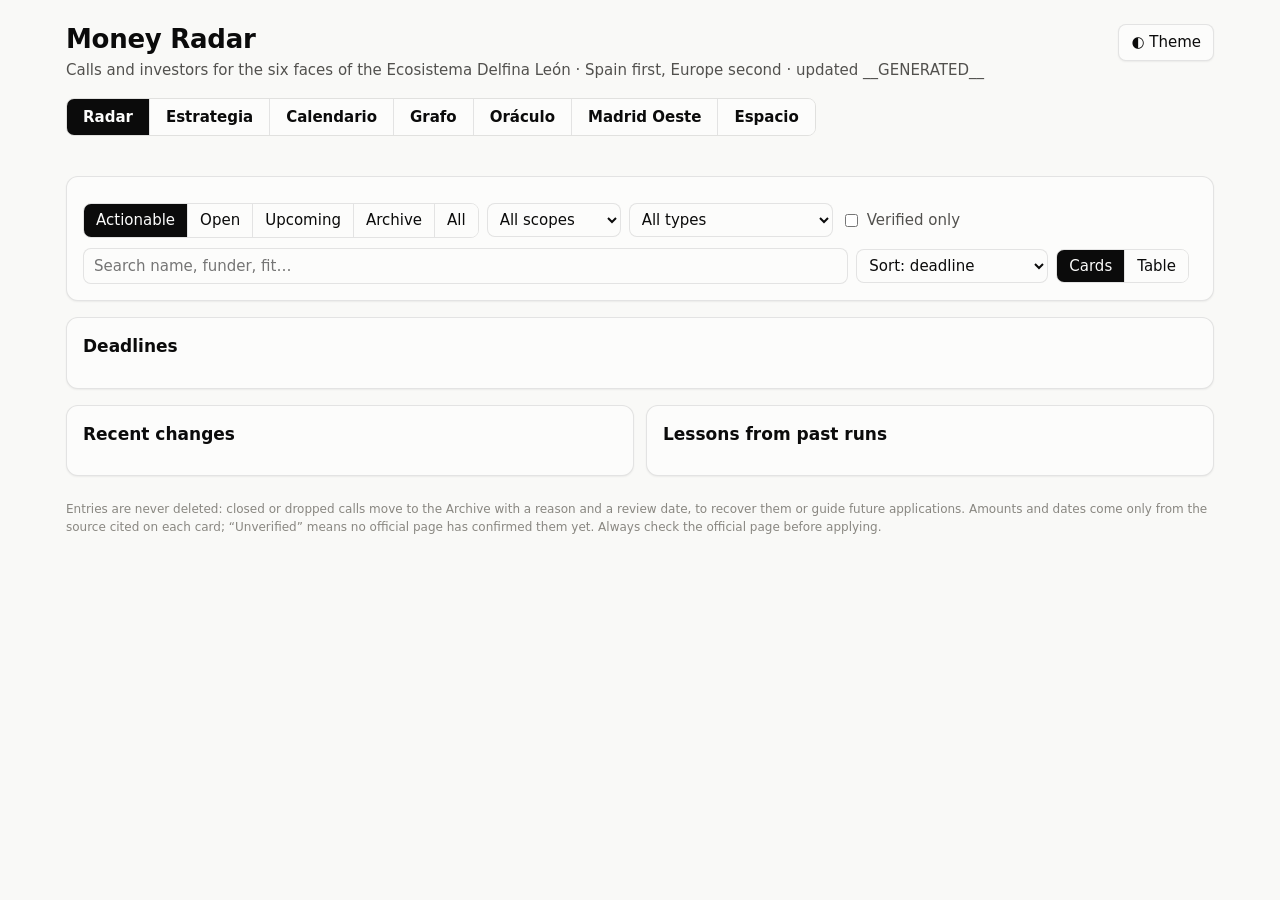
==== dashboard_template.html @ d61d97ec "The diamond becomes an octahedron: six world spheres around the ecosystem - New spheres Ciencia, Tec" ====
<!doctype html>
<html lang="en">
<head>
<meta charset="utf-8">
<meta name="viewport" content="width=device-width, initial-scale=1">
<title>Money Radar</title>
<meta name="description" content="Spain/EU funding and investor radar for Cloudy, SEMF, Causality Graphs, BranchOut, Fundación Delfina León and CosmoVentures. Generated __GENERATED__.">
<style>
:root {
  color-scheme: light;
  --page: #f9f9f7;
  --surface: #fcfcfb;
  --surface-2: #f3f2ee;
  --ink: #0b0b0b;
  --ink-2: #52514e;
  --muted: #898781;
  --grid: #e1e0d9;
  --axis: #c3c2b7;
  --border: rgba(11,11,11,0.10);
  --accent: #2a78d6;
  --line-cloudy: #2a78d6;
  --line-semf: #eb6834;
  --line-causality: #1baf7a;
  --line-branchout: #eda100;
  --line-delfina: #e87ba4;
  --line-cosmo: #a23fb3;
  --world-sphere: #4a3aa7;
  --world-funder: #008300;
  --good: #0ca30c;
  --good-ink: #006300;
  --warning: #fab219;
  --critical: #d03b3b;
  --shadow: 0 1px 2px rgba(11,11,11,0.06);
}
@media (prefers-color-scheme: dark) {
  :root:not([data-theme="light"]) {
    color-scheme: dark;
    --page: #0d0d0d; --surface: #1a1a19; --surface-2: #242422;
    --ink: #ffffff; --ink-2: #c3c2b7; --muted: #898781;
    --grid: #2c2c2a; --axis: #383835; --border: rgba(255,255,255,0.10);
    --accent: #3987e5;
    --line-cloudy: #3987e5; --line-semf: #d95926; --line-causality: #199e70; --line-branchout: #c98500; --line-delfina: #d55181; --line-cosmo: #c062d1; --world-sphere: #9085e9; --world-funder: #0ca30c;
    --good-ink: #0ca30c; --shadow: none;
  }
}
:root[data-theme="dark"] {
  color-scheme: dark;
  --page: #0d0d0d; --surface: #1a1a19; --surface-2: #242422;
  --ink: #ffffff; --ink-2: #c3c2b7; --muted: #898781;
  --grid: #2c2c2a; --axis: #383835; --border: rgba(255,255,255,0.10);
  --accent: #3987e5;
  --line-cloudy: #3987e5; --line-semf: #d95926; --line-causality: #199e70; --line-branchout: #c98500; --line-delfina: #d55181; --line-cosmo: #c062d1;
  --world-sphere: #9085e9; --world-funder: #0ca30c;
  --good-ink: #0ca30c; --shadow: none;
}

* { box-sizing: border-box; }
html, body { margin: 0; }
body {
  background: var(--page);
  color: var(--ink);
  font: 15px/1.5 system-ui, -apple-system, "Segoe UI", sans-serif;
}
a { color: var(--accent); }
.wrap { max-width: 1180px; margin: 0 auto; padding: 24px 16px 64px; }

header.top { display: flex; gap: 16px; align-items: flex-start; justify-content: space-between; flex-wrap: wrap; }
h1 { font-size: 26px; line-height: 1.2; margin: 0 0 4px; letter-spacing: -0.01em; }
.sub { color: var(--ink-2); margin: 0; }
h2 { font-size: 17px; margin: 0 0 12px; }
button, select, input { font: inherit; color: inherit; }
.btn {
  background: var(--surface); border: 1px solid var(--border); border-radius: 8px;
  padding: 6px 12px; cursor: pointer; box-shadow: var(--shadow);
}
.btn:hover { background: var(--surface-2); }
.btn:focus-visible, .chip:focus-visible, .seg button:focus-visible, select:focus-visible, input:focus-visible {
  outline: 2px solid var(--accent); outline-offset: 2px;
}

.panel {
  background: var(--surface); border: 1px solid var(--border); border-radius: 12px;
  padding: 16px; box-shadow: var(--shadow);
}

/* KPI tiles */
.kpis { display: grid; grid-template-columns: repeat(4, minmax(0, 1fr)); gap: 12px; margin: 20px 0; }
.kpi .label { color: var(--ink-2); font-size: 13px; display: flex; gap: 6px; align-items: center; }
.kpi .value { font-size: 30px; font-weight: 650; line-height: 1.15; margin-top: 4px; }
.kpi .note { color: var(--muted); font-size: 13px; margin-top: 2px; overflow-wrap: anywhere; }

/* Filters */
.filters { display: flex; flex-direction: column; gap: 10px; margin-bottom: 16px; }
.filter-row { display: flex; flex-wrap: wrap; gap: 8px; align-items: center; }
.chip {
  display: inline-flex; align-items: center; gap: 6px; border-radius: 999px;
  border: 1px solid var(--border); background: var(--surface); padding: 4px 12px; cursor: pointer;
}
.chip[aria-pressed="false"] { color: var(--muted); background: transparent; }
.chip[aria-pressed="false"] .dot { opacity: 0.35; }
.dot { width: 10px; height: 10px; border-radius: 50%; flex: none; display: inline-block; }
.seg { display: inline-flex; flex-wrap: wrap; max-width: 100%; border: 1px solid var(--border); border-radius: 8px; overflow: hidden; }
.seg button { border: 0; background: var(--surface); padding: 5px 12px; cursor: pointer; }
.seg button + button { border-left: 1px solid var(--border); }
.seg button[aria-pressed="true"] { background: var(--ink); color: var(--surface); }
.search {
  flex: 1 1 200px; min-width: 0; padding: 6px 10px; border-radius: 8px;
  border: 1px solid var(--border); background: var(--surface);
}
select { padding: 6px 8px; border-radius: 8px; border: 1px solid var(--border); background: var(--surface); }
label.check { display: inline-flex; gap: 6px; align-items: center; color: var(--ink-2); }
.count { color: var(--muted); font-size: 13px; margin-left: auto; }

/* Timeline */
.timeline { margin-bottom: 16px; position: relative; }
.timeline svg { display: block; width: 100%; height: auto; overflow: visible; }
.timeline .hint { color: var(--muted); font-size: 13px; margin: 8px 0 0; }
.tl-grid { stroke: var(--grid); stroke-width: 1; }
.tl-axis { stroke: var(--axis); stroke-width: 1; }
.tl-tick { fill: var(--muted); font-size: 11px; font-variant-numeric: tabular-nums; }
.tl-lane { fill: var(--ink-2); font-size: 12px; }
.tl-today { stroke: var(--ink); stroke-width: 1.5; stroke-dasharray: 3 3; }
.tl-today-label { fill: var(--ink); font-size: 11px; font-weight: 600; }
.tl-mark { cursor: pointer; stroke: var(--surface); stroke-width: 2; }
.tl-mark.closed { opacity: 0.4; }
.tl-mark:hover, .tl-mark.active { stroke: var(--ink); }
.tl-label { fill: var(--ink-2); font-size: 11px; pointer-events: none; }
.tooltip {
  position: absolute; pointer-events: none; z-index: 5; max-width: 260px;
  background: var(--surface); color: var(--ink); border: 1px solid var(--border);
  border-radius: 8px; padding: 8px 10px; font-size: 13px; box-shadow: 0 4px 16px rgba(0,0,0,0.12);
}
.tooltip[hidden] { display: none; }
.tooltip .t-name { font-weight: 600; margin-bottom: 2px; }
.tooltip .t-meta { color: var(--ink-2); }

/* Cards */
.cards { display: grid; grid-template-columns: repeat(auto-fill, minmax(320px, 1fr)); gap: 12px; }
.card { display: flex; flex-direction: column; gap: 8px; scroll-margin-top: 16px; }
.card.flash { outline: 2px solid var(--accent); outline-offset: 2px; }
.card h3 { font-size: 16px; line-height: 1.3; margin: 0; }
.meta { color: var(--ink-2); font-size: 13px; }
.pills { display: flex; flex-wrap: wrap; gap: 6px; align-items: center; }
.pill {
  display: inline-flex; align-items: center; gap: 5px; font-size: 12px; font-weight: 600;
  border-radius: 999px; padding: 2px 9px; border: 1px solid var(--border); color: var(--ink-2);
}
.pill .ico { font-size: 11px; line-height: 1; }
.pill.critical { color: var(--critical); border-color: currentColor; }
.pill.warning { color: var(--ink); border-color: var(--warning); background: color-mix(in srgb, var(--warning) 18%, transparent); }
.pill.good { color: var(--good-ink); border-color: currentColor; }
.pill.unverified { border-style: dashed; }
.tags { display: flex; flex-wrap: wrap; gap: 6px; }
.tag { display: inline-flex; align-items: center; gap: 5px; font-size: 12px; color: var(--ink-2); }
.facts { display: grid; grid-template-columns: auto 1fr; gap: 2px 12px; font-size: 14px; margin: 0; }
.facts dt { color: var(--muted); }
.facts dd { margin: 0; overflow-wrap: anywhere; }
.card .action { background: var(--surface-2); border-radius: 8px; padding: 8px 10px; font-size: 14px; }
.card .action b, .card .archive-note b { display: block; font-size: 12px; color: var(--ink-2); font-weight: 600; }
.card .archive-note { border: 1px dashed var(--axis); border-radius: 8px; padding: 8px 10px; font-size: 14px; color: var(--ink-2); }
details summary { cursor: pointer; color: var(--ink-2); font-size: 13px; }
details p { margin: 6px 0; font-size: 14px; }
details .src { color: var(--muted); font-size: 12px; }
.card .links { margin-top: auto; font-size: 14px; }
.empty { color: var(--muted); padding: 24px; text-align: center; }

/* Table */
.table-wrap { overflow-x: auto; }
table { width: 100%; border-collapse: collapse; font-size: 14px; }
th, td { text-align: left; padding: 8px 10px; border-bottom: 1px solid var(--grid); vertical-align: top; }
th { color: var(--ink-2); font-weight: 600; font-size: 13px; white-space: nowrap; }
td.num { font-variant-numeric: tabular-nums; white-space: nowrap; }

.lower { display: grid; grid-template-columns: 1fr 1fr; gap: 12px; margin-top: 16px; }
.log { list-style: none; margin: 0; padding: 0; font-size: 13px; }
.log li { padding: 6px 0; border-bottom: 1px solid var(--grid); color: var(--ink-2); }
.log li b { color: var(--ink); font-weight: 600; }
.log .old { text-decoration: line-through; color: var(--muted); }
footer { color: var(--muted); font-size: 12px; margin-top: 24px; }

/* Tabs + strategy views */
.tabs { margin: 16px 0 0; }
.tabs .seg button { padding: 7px 16px; font-weight: 600; }
.view[hidden] { display: none; }
.pitch { font-size: 15px; color: var(--ink-2); margin: 0; max-width: 80ch; }
.grid-3 { display: grid; grid-template-columns: repeat(auto-fill, minmax(280px, 1fr)); gap: 12px; }
.ent h3, .face h3 { font-size: 15px; margin: 0 0 4px; }
.ent .meta { margin-bottom: 6px; }
.small { font-size: 13px; color: var(--ink-2); margin: 4px 0; }
.chipline { display: flex; flex-wrap: wrap; gap: 6px; margin-top: 6px; }
.mini { font-size: 12px; border: 1px solid var(--border); border-radius: 999px; padding: 1px 8px; color: var(--ink-2); }
.grade { display: inline-flex; align-items: center; justify-content: center; min-width: 26px; height: 22px; padding: 0 6px;
  border-radius: 6px; font-weight: 700; font-size: 13px; border: 1px solid currentColor; }
.grade.A { color: var(--good-ink); } .grade.B { color: var(--accent); }
.grade.C { color: var(--ink); border-color: var(--warning); background: color-mix(in srgb, var(--warning) 18%, transparent); }
.grade.D { color: var(--muted); }
.ms { display: grid; grid-template-columns: minmax(0, 1fr) 160px; gap: 4px 16px; align-items: center; padding: 10px 0; border-bottom: 1px solid var(--grid); }
.ms:last-child { border-bottom: 0; }
.ms .name { font-weight: 600; }
.ms .bar { height: 8px; background: var(--grid); border-radius: 4px; overflow: hidden; }
.ms .bar span { display: block; height: 100%; background: var(--accent); border-radius: 0 4px 4px 0; }
.ms .num { font-size: 12px; color: var(--ink-2); font-variant-numeric: tabular-nums; }
.ms.done .name { text-decoration: line-through; color: var(--muted); }
.stage-list { display: grid; grid-template-columns: repeat(auto-fill, minmax(220px, 1fr)); gap: 12px; }
.stage h4 { margin: 0 0 6px; font-size: 14px; }
.stage ul { margin: 0; padding-left: 18px; font-size: 13px; color: var(--ink-2); }
.dots { display: inline-flex; gap: 3px; vertical-align: middle; }
.dots i { width: 10px; height: 10px; border-radius: 50%; display: inline-block; border: 1px solid var(--axis); }
.dots i.on { background: var(--accent); border-color: var(--accent); }
table.plan td { font-size: 13px; }
table.plan td.offer { min-width: 260px; color: var(--ink-2); }
.section-gap { margin-top: 16px; }
.now-grid { display: grid; grid-template-columns: repeat(3, minmax(0, 1fr)); gap: 20px; }
.now h3 { font-size: 14px; margin: 0 0 8px; color: var(--ink-2); }
.now .ms { grid-template-columns: 1fr; }
.now .ms ul { padding-left: 18px; margin: 6px 0; }
.now-list { margin: 0; padding-left: 20px; font-size: 14px; }
.now-list li { margin-bottom: 10px; }
.now-list .small { margin: 2px 0 0; }
.late { color: var(--critical); font-weight: 600; }
@media (max-width: 860px) { .now-grid { grid-template-columns: 1fr; } }
.cal-head { display: flex; justify-content: space-between; align-items: center; gap: 12px; flex-wrap: wrap; }
.cal-head h2 { margin: 0; }
.month h3 { font-size: 15px; margin: 0 0 8px; }
.ev { display: grid; grid-template-columns: 96px 150px minmax(0, 1fr); gap: 4px 12px; align-items: baseline; padding: 8px 0; border-bottom: 1px solid var(--grid); }
.ev:last-child { border-bottom: 0; }
.ev .day { font-weight: 700; font-variant-numeric: tabular-nums; }
.ev .what a, .ev .what strong { font-weight: 600; }
.kind { font-size: 12px; font-weight: 600; display: inline-flex; gap: 5px; align-items: center; color: var(--ink-2); }
.kind.deadline { color: var(--critical); } .kind.late { color: var(--critical); }
.kind.start_by { color: var(--accent); } .kind.milestone { color: var(--good-ink); }
.est { font-size: 11px; border: 1px dashed var(--axis); border-radius: 999px; padding: 0 6px; margin-left: 6px; color: var(--muted); }
.late-box { border-color: color-mix(in srgb, var(--critical) 45%, var(--border)); }
@media (max-width: 600px) { .ev { grid-template-columns: 44px minmax(0, 1fr); } .ev .kind { grid-column: 2; } .ev .what { grid-column: 1 / -1; } }
#flow svg, #graph svg { display: block; width: 100%; height: auto; }
.gantt-wrap { overflow-x: auto; position: relative; }
.phases { list-style: none; padding: 0; margin: 12px 0 0; display: grid; grid-template-columns: repeat(7, minmax(0, 1fr)); gap: 8px; counter-reset: ph; }
.phases li { position: relative; padding: 34px 8px 8px; border: 1px solid var(--border); border-radius: 10px; background: var(--surface-2); font-size: 12.5px; color: var(--ink-2); counter-increment: ph; }
.phases li::before { content: counter(ph); position: absolute; top: 8px; left: 8px; width: 20px; height: 20px; border-radius: 50%; background: var(--ink); color: var(--surface); font-size: 12px; font-weight: 700; display: grid; place-items: center; }
.phases li b { display: block; color: var(--ink); font-size: 13px; margin-bottom: 2px; }
@media (max-width: 980px) { .phases { grid-template-columns: repeat(2, minmax(0, 1fr)); } }
.or-grid { display: grid; grid-template-columns: repeat(auto-fill, minmax(260px, 1fr)); gap: 12px; }
.or-card h3 { font-size: 13px; color: var(--ink-2); margin: 0 0 6px; font-weight: 600; }
.or-card .big { font-size: 16px; font-weight: 650; line-height: 1.3; }
.chain { font-size: 12.5px; color: var(--ink-2); margin-top: 6px; }
.verdict { border-color: color-mix(in srgb, var(--accent) 40%, var(--border)); }
.verdict p { font-size: 16px; margin: 0; }
.hbar { display: grid; grid-template-columns: minmax(0, 1fr) 90px; gap: 8px; align-items: center; font-size: 13px; padding: 4px 0; }
.hbar .bar { height: 8px; background: var(--grid); border-radius: 4px; overflow: hidden; }
.hbar .bar span { display: block; height: 100%; background: var(--accent); }
.due { color: var(--critical); font-weight: 600; }
.od-focus { outline: 3px solid var(--accent) !important; outline-offset: 3px; border-radius: 8px; }
.gt-row.od-focus .gt-band { fill: color-mix(in srgb, var(--accent) 18%, transparent); }
.phases li.active { border-color: var(--accent); background: color-mix(in srgb, var(--accent) 14%, var(--surface)); }
tr.od-focus td { background: color-mix(in srgb, var(--accent) 12%, transparent); }
.gantt-wrap svg { display: block; width: 100%; min-width: 900px; height: auto; }
.gt-grid { stroke: var(--grid); } .gt-month { fill: var(--muted); font-size: 11px; }
.gt-group { fill: var(--muted); font-size: 11px; font-weight: 700; letter-spacing: .04em; text-transform: uppercase; }
.gt-label { fill: var(--ink); font-size: 12px; } .gt-label.late { fill: var(--critical); font-weight: 600; }
.gt-row:hover .gt-band { fill: var(--surface-2); }
.gt-band { fill: transparent; }
.gt-today { stroke: var(--ink); stroke-width: 1.5; stroke-dasharray: 3 3; }
.gt-ms { fill: var(--muted); opacity: .55; }
.gt-ms.doing { opacity: .85; }
.gt-bar { opacity: .35; } .gt-bar.est { opacity: .18; }
.gt-win { opacity: .95; }
.gt-outline { fill: none; stroke-width: 1.5; } .gt-outline.est { stroke-dasharray: 4 3; }
.gt-late { fill: none; stroke: var(--critical); stroke-width: 1.5; }
.gt-dl { fill: var(--ink); }
.fl-box { fill: var(--surface); stroke: var(--axis); stroke-width: 1.5; }
.fl-box.human { stroke: var(--critical); stroke-width: 2; }
.fl-dec { fill: var(--surface-2); stroke: var(--axis); stroke-width: 1.5; }
.fl-side { fill: var(--surface-2); stroke: var(--axis); stroke-dasharray: 4 3; }
.fl-t { fill: var(--ink); font-size: 14px; font-weight: 600; }
.fl-s { fill: var(--ink-2); font-size: 11.5px; }
.fl-edge { stroke: var(--ink-2); stroke-width: 1.5; fill: none; }
.fl-lab { fill: var(--ink-2); font-size: 12px; font-weight: 600; }
.graph-wrap { overflow-x: auto; margin-top: 8px; }
.graph-wrap svg { min-width: 1400px; }
.g-col { fill: var(--muted); font-size: 12px; font-weight: 700; letter-spacing: .04em; text-transform: uppercase; }
.g-node rect.box { fill: var(--surface); stroke: var(--ink-2); stroke-width: 1.5; }
.g-node.planned rect.box, .g-node.proposed rect.box { stroke-dasharray: 5 4; fill: var(--surface-2); }
.g-node.external rect.box { stroke-dasharray: 1.5 3; stroke-width: 2; }
.g-node.external.pending rect.box { fill: url(#shade); }
.g-node.factor rect.box { stroke-dasharray: 2 3; fill: var(--surface-2); }
.g-node.k-milestone rect.box { fill: var(--surface-2); }
.g-node.k-call.exists rect.box { stroke-width: 1.8; }
.g-node.k-sphere rect.box { stroke: var(--world-sphere); stroke-width: 2.5; }
.g-node.k-funder rect.box { stroke: var(--world-funder); }
.g-node text { fill: var(--ink); font-size: 12.5px; }
.g-node .st { fill: var(--muted); font-size: 10.5px; }
.g-node { cursor: default; }
.g-node:focus { outline: none; }
.g-node:focus rect.box, .g-node.hl rect.box { stroke: var(--accent); stroke-width: 2.5; }
.g-edge { fill: none; stroke: var(--axis); stroke-width: 1.5; }
.g-edge.planned { stroke-dasharray: 5 4; }
.g-edge.hl { stroke: var(--accent); stroke-width: 2.5; }
svg.dim .g-edge:not(.hl) { opacity: .15; } svg.dim .g-node:not(.hl):not(:focus) { opacity: .35; }


/* Espacio tab: map of the repo */
.rp-map { display: grid; grid-template-columns: repeat(auto-fit, minmax(150px, 1fr)); gap: 12px; }
.rp-col h3 { font-size: 13px; font-weight: 650; color: var(--ink-2); margin: 0 0 8px; text-transform: uppercase; letter-spacing: .04em; }
.rp-file { display: block; width: 100%; text-align: left; font: inherit; color: inherit; cursor: pointer;
  background: var(--surface-2); border: 1px solid var(--border); border-radius: 8px; padding: 8px 10px; margin-bottom: 8px; transition: opacity .15s; }
.rp-file code { font-size: 13px; font-weight: 650; overflow-wrap: anywhere; }
.rp-file .rp-role { font-size: 12px; color: var(--ink-2); margin: 3px 0; }
.rp-file .rp-meta { font-size: 11.5px; color: var(--muted); }
.rp-file .rp-open { color: var(--critical); font-weight: 650; }
.rp-map.dim .rp-file:not(.on):not(.uses):not(.usedby) { opacity: .3; }
.rp-file.on { border-color: var(--accent); box-shadow: 0 0 0 1px var(--accent); }
.rp-file.uses { border-color: var(--accent); border-style: solid; }
.rp-file.usedby { border-color: var(--ink-2); border-style: dashed; }
.rp-detail { min-height: 44px; }
.rp-lower { display: grid; grid-template-columns: minmax(0, 2fr) minmax(0, 3fr); gap: 12px; }
.rp-commit { display: grid; grid-template-columns: 62px 84px minmax(0, 1fr); gap: 8px; font-size: 13px; padding: 5px 0; border-bottom: 1px solid var(--grid); }
.rp-commit code { color: var(--accent); }
.rp-find { display: grid; grid-template-columns: 112px minmax(0, 1fr); gap: 8px; padding: 8px 0; border-top: 1px solid var(--grid); font-size: 13px; }
.rp-st { font-size: 12px; font-weight: 650; display: flex; flex-wrap: wrap; gap: 0 5px; align-items: baseline; }
.rp-st .rp-sev { flex-basis: 100%; font-weight: 400; color: var(--ink-2); }
.rp-st.arreglado { color: var(--good-ink); } .rp-st.abierto { color: var(--critical); } .rp-st.descartado { color: var(--muted); }
.rp-find a { font-family: ui-monospace, SFMono-Regular, Menlo, monospace; font-size: 12px; }
@media (max-width: 860px) { .rp-lower { grid-template-columns: 1fr; } }


/* Red: Obsidian-style live graph (grafo_red.js on vendor/force-graph) */
.net { position: relative; margin-top: 10px; border: 1px solid var(--border); border-radius: 10px; overflow: hidden;
  background: radial-gradient(circle at 50% 45%, var(--surface) 0%, var(--page) 100%); }
.net.full { border: 0; border-radius: 0; background: var(--page); }
.net-stage { width: 100%; cursor: grab; }
.net-stage:active { cursor: grabbing; }
.net-3d { cursor: grab; }
.net-labels { position: absolute; left: 0; top: 0; pointer-events: none; }
.net-note { position: absolute; left: 50%; top: 14px; transform: translateX(-50%); font-size: 13px; color: var(--ink-2); pointer-events: none; }
.net-dim { width: auto; padding: 0 9px; font-size: 13px; font-weight: 650; }
.net-tools { position: absolute; top: 10px; right: 10px; display: flex; gap: 6px; align-items: center; }
.net-search { width: 180px; font: inherit; font-size: 13px; padding: 5px 9px; border-radius: 8px; border: 1px solid var(--border); background: var(--surface); color: var(--ink); }
.net-btn { width: 32px; height: 30px; font-size: 16px; line-height: 1; border-radius: 8px; border: 1px solid var(--border); background: var(--surface); color: var(--ink); cursor: pointer; }
.net-btn:hover, .net-chip:hover { border-color: var(--accent); }
.net-btn:focus-visible, .net-chip:focus-visible, .net-search:focus-visible, .net-link:focus-visible { outline: 2px solid var(--accent); outline-offset: 2px; }
.net-legend { position: absolute; left: 10px; bottom: 10px; right: 10px; display: flex; flex-wrap: wrap; gap: 6px; align-items: center; pointer-events: none; }
.net-legend > * { pointer-events: auto; }
.net-chip, .net-key { display: inline-flex; align-items: center; gap: 5px; font-size: 12px; padding: 2px 8px; border-radius: 999px;
  border: 1px solid var(--border); background: color-mix(in srgb, var(--surface) 88%, transparent); color: var(--ink-2); }
.net-chip { cursor: pointer; font: inherit; font-size: 12px; }
.net-chip[aria-pressed="false"] { opacity: .45; text-decoration: line-through; }
.net-key { border-style: dashed; }
.net-dot { width: 9px; height: 9px; border-radius: 50%; display: inline-block; flex: none; }
.net-dot.dia { border-radius: 1px; transform: rotate(45deg) scale(.85); }
.net-dot.sq { border-radius: 1px; }
.net-dot.hol { border: 1.5px dashed var(--muted); background: transparent; }
.net-card { position: absolute; top: 50px; right: 10px; width: min(320px, calc(100% - 20px)); max-height: calc(100% - 100px); overflow: auto;
  background: var(--surface); border: 1px solid var(--border); border-radius: 10px; padding: 12px 14px; box-shadow: 0 6px 24px rgba(0,0,0,.12); font-size: 13px; }
.net-card h3 { margin: 4px 0 6px; font-size: 16px; padding-right: 20px; }
.net-card h4 { margin: 10px 0 4px; font-size: 12px; color: var(--ink-2); text-transform: uppercase; letter-spacing: .04em; }
.net-card p { margin: 0 0 6px; color: var(--ink-2); }
.net-card ul { margin: 0; padding-left: 16px; }
.net-card li { margin: 2px 0; }
.net-kind { font-size: 12px; color: var(--ink-2); display: flex; gap: 6px; align-items: center; }
.net-link { background: none; border: 0; padding: 0; font: inherit; color: var(--accent); cursor: pointer; text-align: left; text-decoration: underline; }
.net-w { color: var(--muted); font-size: 12px; }
.net-x { position: absolute; top: 6px; right: 8px; background: none; border: 0; font-size: 18px; color: var(--ink-2); cursor: pointer; }
.net-open { margin: 4px 0 2px; font: inherit; font-size: 13px; padding: 4px 10px; border-radius: 8px; border: 1px solid var(--accent); background: none; color: var(--accent); cursor: pointer; }
@media (max-width: 600px) { .net-search { width: 120px; } .net-card { top: auto; bottom: 46px; max-height: 55%; } }

@media (max-width: 860px) {
  .kpis { grid-template-columns: repeat(2, minmax(0, 1fr)); }
  .lower { grid-template-columns: 1fr; }
}
@media (max-width: 420px) {
  .cards { grid-template-columns: 1fr; }
  .kpi .value { font-size: 24px; }
  .seg button { padding: 5px 8px; font-size: 14px; }
}
@media (forced-colors: active) {
  .dot, .tl-mark { forced-color-adjust: none; }
}
</style>
<link rel="stylesheet" href="oracle_dock.css">
</head>
<body>
<div class="wrap">
  <header class="top">
    <div>
      <h1>Money Radar</h1>
      <p class="sub">Calls and investors for the six faces of the Ecosistema Delfina León · Spain first, Europe second · updated __GENERATED__</p>
    </div>
    <button class="btn" id="theme" type="button" aria-label="Toggle colour theme">◐ Theme</button>
  </header>

  <nav class="tabs" aria-label="Views"><div class="seg" id="tab-seg" role="group">
    <button type="button" data-v="radar" aria-pressed="true">Radar</button>
    <button type="button" data-v="strategy" aria-pressed="false">Estrategia</button>
    <button type="button" data-v="calendar" aria-pressed="false">Calendario</button>
    <button type="button" data-v="graph" aria-pressed="false">Grafo</button>
    <button type="button" data-v="oracle" aria-pressed="false">Oráculo</button>
    <button type="button" data-v="west" aria-pressed="false">Madrid Oeste</button>
    <button type="button" data-v="repo" aria-pressed="false">Espacio</button>
  </div></nav>

  <div class="view" id="view-radar">
  <section class="kpis" id="kpis" aria-label="Summary"></section>

  <section class="panel filters" aria-label="Filters">
    <div class="filter-row" id="line-chips" role="group" aria-label="Line of work"></div>
    <div class="filter-row">
      <div class="seg" id="status-seg" role="group" aria-label="Status">
        <button type="button" data-v="actionable" aria-pressed="true">Actionable</button>
        <button type="button" data-v="open" aria-pressed="false">Open</button>
        <button type="button" data-v="upcoming" aria-pressed="false">Upcoming</button>
        <button type="button" data-v="archive" aria-pressed="false">Archive</button>
        <button type="button" data-v="all" aria-pressed="false">All</button>
      </div>
      <select id="scope" aria-label="Scope">
        <option value="">All scopes</option>
        <option>Madrid West</option><option>Madrid</option><option>Spain</option><option>France</option><option>EU</option><option>International</option>
      </select>
      <select id="kindsel" aria-label="Type of money">
        <option value="">All types</option>
        <option value="funding">Grants, loans &amp; prizes</option>
        <option value="investment">Investors (equity)</option>
      </select>
      <label class="check"><input type="checkbox" id="verified"> Verified only</label>
    </div>
    <div class="filter-row">
      <input class="search" id="q" type="search" placeholder="Search name, funder, fit…" aria-label="Search">
      <select id="sort" aria-label="Sort by">
        <option value="deadline">Sort: deadline</option>
        <option value="amount">Sort: max amount</option>
        <option value="recent">Sort: recently added</option>
      </select>
      <div class="seg" id="view-seg" role="group" aria-label="View">
        <button type="button" data-v="cards" aria-pressed="true">Cards</button>
        <button type="button" data-v="table" aria-pressed="false">Table</button>
      </div>
      <span class="count" id="count" aria-live="polite"></span>
    </div>
  </section>

  <section class="panel timeline" aria-labelledby="tl-h">
    <h2 id="tl-h">Deadlines</h2>
    <div id="tl"></div>
    <p class="hint" id="tl-hint"></p>
    <div class="tooltip" id="tip" role="tooltip" hidden></div>
  </section>

  <section id="list" aria-label="Opportunities"></section>

  <section class="lower">
    <div class="panel">
      <h2>Recent changes</h2>
      <ul class="log" id="changes"></ul>
    </div>
    <div class="panel">
      <h2>Lessons from past runs</h2>
      <ul class="log" id="lessons"></ul>
    </div>
  </section>

  </div>

  <div class="view" id="view-strategy" hidden>
    <section class="panel section-gap now"><h2>Qué hacer ahora</h2>
      <p class="small">Lo mismo que muestra <code>/becas</code> o <code>python3 -I orchestrator.py</code>, a fecha de la última actualización.</p>
      <div class="now-grid">
        <div><h3>1 · Solicitudes en curso</h3><div id="now-active"></div></div>
        <div><h3>2 · Hitos a mover</h3><ol class="now-list" id="now-ms"></ol></div>
        <div><h3>3 · Convocatorias para empezar</h3><ol class="now-list" id="now-rec"></ol></div>
      </div></section>
    <section class="panel section-gap"><h2 id="proj-name"></h2><p class="pitch" id="proj-pitch"></p></section>
    <section class="section-gap"><h2>Un proyecto, varias caras</h2><div class="grid-3" id="faces"></div></section>
    <section class="section-gap"><h2>Figuras legales (quién solicita)</h2><div class="grid-3" id="entities"></div></section>
    <section class="panel section-gap"><h2>Hitos que más valor desbloquean</h2><p class="small">Valor = suma de los puntos de valor de las convocatorias que bloquea cada hito. Hazlos en este orden.</p><div id="milestones"></div></section>
    <section class="panel section-gap table-wrap"><h2>Plan por convocatoria</h2>
      <p class="small">Grado A–D = encaje 25 + valor 25 + preparación 25 + calendario 15 + estratégico 10. Nivel de oferta: <span id="levels"></span></p>
      <div id="plan-table"></div></section>
    <section class="panel section-gap"><h2>Solicitudes en curso</h2><p class="small">Gestionadas con <code>python3 -I orchestrator.py</code> o el comando <code>/becas</code> en Claude Code.</p><div id="pipeline"></div></section>
    <section class="section-gap"><h2>Proceso de solicitud</h2><div class="stage-list" id="stages"></div></section>
  </div>

  <div class="view" id="view-calendar" hidden>
    <section class="panel section-gap">
      <div class="cal-head"><h2>Calendario</h2><button class="btn" id="ics" type="button">⤓ Descargar .ics</button></div>
      <p class="small">Plazos, fechas para empezar a preparar (según el plan), hitos que hay que tener listos, aperturas y revisiones del archivo. «Estimado» = próxima edición calculada a partir de la anterior (≈ +1 año).</p>
      <div class="chipline" id="cal-legend"></div>
    </section>
    <section class="panel section-gap"><h2>Diagrama de Gantt</h2>
      <p class="small">Hitos: barra gris desde que hay que empezar hasta la fecha en que deben estar listos. Convocatorias: desde «empezar a preparar» hasta el plazo (◆), con la ventana oficial de solicitud en trazo grueso. Discontinuo = próxima edición estimada; ▲ = ya debería haber empezado. Pulsa una convocatoria para ver su ficha.</p>
      <div class="gantt-wrap" id="gantt"></div><div class="tooltip" id="gtt" role="tooltip" hidden></div></section>
    <section class="panel section-gap late-box" id="cal-late"></section>
    <section class="section-gap" id="cal-months"></section>
    <section class="panel section-gap"><h2>Hitos sin fecha límite todavía</h2><p class="small">No bloquean ninguna convocatoria con fecha, pero sí convocatorias abiertas todo el año o por anunciar.</p><ul class="log" id="cal-undated"></ul></section>
    <section class="panel section-gap"><h2>Flujograma del proceso de solicitud</h2>
      <p class="small">Las mismas etapas y controles que aplica el orquestador. Los rombos son decisiones; el paso «Presentar» lo hace siempre una persona.</p>
      <div id="flow"></div></section>
  </div>

  <div class="view" id="view-graph" hidden>
    <section class="panel section-gap"><h2>Grafo del ecosistema</h2>
      <p class="small">Un solo grafo en tres vistas (Red, 3D y Columnas): factores de contexto, socios, figuras legales, caras, el mundo exterior (el diamante: un octaedro con las seis esferas (Política, Bancos, Arte, Ciencia, Tecnología, Sociedad) en los vértices y la Fundación en el centro, y los financiadores), productos, hitos y convocatorias (ships). Las flechas van de causa a efecto y el grosor es el peso (0–1, juicio de planificación). Línea continua = existe; discontinua = por crear. La Red y el 3D son el mismo grafo vivo: arrastra nodos, haz zoom con la rueda o pellizcando, pasa el ratón para iluminar sus vecinos y pulsa un nodo para ver su ficha; el botón 3D/2D cambia de dimensión sin perder la selección, los filtros ni el recorrido, y ⛶ lo abre a pantalla completa. El diamante envuelve al ecosistema: en 3D es el octaedro y en 2D, visto desde arriba, un hexágono; sus aristas violetas son la figura, no causas. Los financiadores y las convocatorias quedan fuera.</p>
      <div class="cal-head"><div class="seg" id="gmode-seg" role="group" aria-label="Vista del grafo">
        <button type="button" data-v="net" aria-pressed="true">Red</button>
        <button type="button" data-v="3d" aria-pressed="false">3D</button>
        <button type="button" data-v="2d" aria-pressed="false">Columnas</button></div>
        <div class="seg" id="gworld-seg" role="group" aria-label="Mundo exterior en el grafo">
        <button type="button" data-v="1" aria-pressed="true">◇ Con diamante y financiadores</button>
        <button type="button" data-v="0" aria-pressed="false">Sin diamante</button></div>
        <span class="small" id="graph-3d"></span></div>
      <div id="graph-net"></div>
      <div id="graph-2d" hidden>
      <div class="chipline" id="graph-legend"></div>
      <div class="graph-wrap" id="graph"></div>
      </div>
      <div class="tooltip" id="gtip" role="tooltip" hidden></div>
    </section>
    <section class="panel section-gap table-wrap" id="graph-rel"><h2>Relaciones</h2><div id="graph-table"></div></section>
  </div>

  <div class="view" id="view-oracle" hidden>
    <section class="panel section-gap">
      <div class="cal-head"><h2>Oráculo · ceremonia del ecosistema</h2><span id="or-next"></span></div>
      <p class="small">Claude actúa como oráculo y dirige la ceremonia con <code>/ceremonia</code>. Lee el plan y el grafo causal, plantea una pregunta a cada cara y propone un dictamen; el equipo decide y registra compromisos con <code>python3 -I oraculo.py registrar</code>. El arquitecto causal (agente <code>arquitecto-causal</code>) asiste en la lectura del grafo.</p>
      <ol class="phases" id="or-phases"></ol>
    </section>
    <section class="section-gap or-grid" id="or-reading"></section>
    <section class="panel section-gap"><h2>Preguntas a cada cara</h2><ul class="log" id="or-questions"></ul></section>
    <section class="panel section-gap verdict"><h2>Dictamen propuesto</h2><p id="or-verdict"></p></section>
    <section class="section-gap now-grid">
      <div class="panel"><h3>Mediadores clave</h3><p class="small">Flujo ponderado de valor que pasa por cada nodo hacia todas las convocatorias (1 = máximo).</p><div id="or-med"></div></div>
      <div class="panel"><h3>Confusores a vigilar</h3><p class="small">Causas comunes de varias convocatorias: ajusta por ellas al comparar resultados.</p><div id="or-conf"></div></div>
      <div class="panel"><h3>Registro de ceremonias</h3><div id="or-log"></div></div>
    </section>
  </div>

  <div class="view" id="view-west" hidden>
    <section class="panel section-gap table-wrap"><h2>Valoración de municipios · Madrid Oeste</h2>
      <p class="small">Puntuación 1–3 por dimensión, con datos de la BDNS 2024–2026 y bases oficiales (octubre 2026). No incluye el coste de locales y vivienda.</p>
      <div id="west-table"></div></section>
    <section class="section-gap"><div class="grid-3" id="west-cards"></div></section>
  </div>

  <div class="view" id="view-repo" hidden>
    <section class="panel section-gap"><h2>Espacio · el repo por dentro</h2>
      <p class="small">Cada archivo del repo, ordenado de los datos a lo publicado. Pasa el ratón o pulsa un archivo para ver qué usa (borde azul) y quién lo usa (borde discontinuo). Las relaciones se detectan en cada build buscando nombres de archivo en el código; el papel de cada archivo sale de la tabla de CLAUDE.md. No es El Espacio 3D: eso es el grafo del ecosistema.</p>
      <div class="rp-map" id="rp-map"></div>
      <p class="small rp-detail" id="rp-detail" aria-live="polite"></p></section>
    <div class="rp-lower section-gap">
      <section class="panel"><h2>Últimos cambios</h2><div id="rp-commits"></div></section>
      <section class="panel"><h2>Revisiones de código</h2><p class="small">Desde <code>reviews.json</code>. Estado siempre con icono y texto.</p><div id="rp-reviews"></div></section>
    </div>
  </div>

  <footer>Entries are never deleted: closed or dropped calls move to the Archive with a reason and a review date, to recover them or guide future applications. Amounts and dates come only from the source cited on each card; “Unverified” means no official page has confirmed them yet. Always check the official page before applying.</footer>
</div>


<script src="vendor/force-graph.min.js"></script>
<script src="grafo_red.js"></script>
<script src="oracle_dock.js"></script>
<script id="data" type="application/json">/*__DATA__*/null</script>
<script>
(function () {
  "use strict";
  const DATA = JSON.parse(document.getElementById("data").textContent);
  const TODAY = new Date(DATA.today + "T00:00:00");
  const LINE_KEYS = Object.keys(DATA.lines);
  const DAY = 86400000;
  const fmtDate = (s) => new Date(s + "T00:00:00").toLocaleDateString("en-GB", { day: "numeric", month: "short", year: "numeric" });
  const daysLeft = (o) => o.deadline ? Math.round((new Date(o.deadline + "T00:00:00") - TODAY) / DAY) : null;
  const lineColor = (k) => `var(--line-${k})`;
  const linesOf = (o) => o.lines.split(",");

  function el(tag, attrs, ...kids) {
    const n = document.createElement(tag);
    for (const [k, v] of Object.entries(attrs || {})) {
      if (v == null || v === false) continue;
      if (k === "class") n.className = v;
      else if (k === "style") n.style.cssText = v;
      else if (k.startsWith("on")) n.addEventListener(k.slice(2), v);
      else n.setAttribute(k, v === true ? "" : v);
    }
    for (const kid of kids.flat()) if (kid != null && kid !== false) n.append(kid);
    return n;
  }

  // ---- state (view prefs remembered per viewer; page works without storage) ----
  const store = {
    get(k) { try { return JSON.parse(localStorage.getItem("money-radar:" + k)); } catch (e) { return null; } },
    set(k, v) { try { localStorage.setItem("money-radar:" + k, JSON.stringify(v)); } catch (e) {} },
  };
  const state = Object.assign(
    { lines: LINE_KEYS.slice(), status: "actionable", scope: "", kindsel: "", verified: false, q: "", sort: "deadline", view: "cards" },
    store.get("view") || {}, { q: "" }
  );
  // Remember which lines the viewer hid (not which were shown), so a newly added
  // line of work always starts visible.
  state.lines = LINE_KEYS.filter((k) => !(state.hiddenLines || []).includes(k));
  if (state.status === "closed") state.status = "archive";

  // ---- theme ----
  const themeBtn = document.getElementById("theme");
  const savedTheme = store.get("theme");
  if (savedTheme) document.documentElement.dataset.theme = savedTheme;
  themeBtn.addEventListener("click", () => {
    const dark = document.documentElement.dataset.theme
      ? document.documentElement.dataset.theme === "dark"
      : matchMedia("(prefers-color-scheme: dark)").matches;
    const next = dark ? "light" : "dark";
    document.documentElement.dataset.theme = next;
    store.set("theme", next);
  });

  // ---- status presentation: icon + label, never colour alone ----
  function statusInfo(o) {
    const d = daysLeft(o);
    if (o.status === "closed") return { cls: "", ico: "■", text: o.deadline ? `Closed ${fmtDate(o.deadline)}` : "Closed" };
    if (o.status === "rolling") return { cls: "good", ico: "↻", text: "Rolling — apply any time" };
    if (o.status === "upcoming") {
      if (o.opens && o.deadline) return { cls: "", ico: "◷", text: `Opens ${fmtDate(o.opens)} · closes ${fmtDate(o.deadline)}` };
      return { cls: "", ico: "◷", text: "Expected — dates not announced" };
    }
    if (d <= 14) return { cls: "critical", ico: "▲", text: d === 0 ? "Closes today" : `Closes in ${d} d` };
    if (d <= 30) return { cls: "warning", ico: "●", text: `Closes in ${d} d` };
    return { cls: "good", ico: "✓", text: `Open · ${d} d left` };
  }

  // ---- filtering ----
  function matches(o) {
    if (!linesOf(o).some((k) => state.lines.includes(k))) return false;
    if (state.scope && o.scope !== state.scope) return false;
    if (state.kindsel && (o.kind === "equity") !== (state.kindsel === "investment")) return false;
    if (state.verified && o.verification !== "verified") return false;
    const s = state.status;
    if (s === "archive") { if (!o.archived) return false; }
    else if (s !== "all") {
      if (o.archived) return false;
      if (s !== "actionable" && o.status !== s && !(s === "open" && o.status === "rolling")) return false;
    }
    if (state.q) {
      const hay = [o.name, o.funder, o.fit, o.requirements, o.action, o.amount_text].join(" ").toLowerCase();
      if (!state.q.toLowerCase().split(/\s+/).every((w) => hay.includes(w))) return false;
    }
    return true;
  }
  function sorted(list) {
    const rank = { open: 0, rolling: 1, upcoming: 2, closed: 3 };
    const by = {
      deadline: (a, b) => (a.archived - b.archived) || (rank[a.status] - rank[b.status]) || ((a.deadline || "9999") < (b.deadline || "9999") ? -1 : 1),
      amount: (a, b) => (b.amount_max || 0) - (a.amount_max || 0),
      recent: (a, b) => (b.first_seen > a.first_seen ? 1 : b.first_seen < a.first_seen ? -1 : 0),
    };
    return list.slice().sort(by[state.sort]);
  }

  // ---- KPIs (always over all actionable data, not the filtered view) ----
  function renderKpis() {
    const all = DATA.opportunities.filter((o) => !o.archived);
    const archived = DATA.opportunities.filter((o) => o.archived);
    const due = archived.filter((o) => o.review_on && o.review_on <= DATA.today);
    const open = all.filter((o) => o.status === "open" || o.status === "rolling");
    const soon = all.filter((o) => o.status === "open" && daysLeft(o) <= 14);
    const next = all.filter((o) => o.status === "open").sort((a, b) => a.deadline < b.deadline ? -1 : 1)[0];
    const upcoming = all.filter((o) => o.status === "upcoming");
    const tile = (label, value, note, ico) => el("div", { class: "panel kpi" },
      el("div", { class: "label" }, ico || null, label),
      el("div", { class: "value" }, String(value)),
      el("div", { class: "note" }, note));
    const k = document.getElementById("kpis");
    k.replaceChildren(
      tile("Open now", open.length, `${open.filter((o) => o.verification === "verified").length} verified on an official page`),
      tile("Closing in ≤ 14 days", soon.length, soon.length ? soon.map((o) => o.name).join(", ") : "Nothing urgent",
        soon.length ? el("span", { style: "color:var(--critical)", "aria-hidden": "true" }, "▲") : null),
      tile("Next deadline", next ? `${daysLeft(next)} d` : "—", next ? `${next.name} · ${fmtDate(next.deadline)}` : "No fixed deadlines open"),
      tile("Upcoming / watch", upcoming.length, `Calls to prepare for · ${archived.length} archived` +
        (due.length ? `, ${due.length} due for review` : "")),
    );
  }

  // ---- filter controls ----
  function renderChips() {
    const box = document.getElementById("line-chips");
    box.replaceChildren(...LINE_KEYS.map((k) => el("button", {
      type: "button", class: "chip", "aria-pressed": String(state.lines.includes(k)),
      onclick: () => {
        state.lines = state.lines.includes(k) ? state.lines.filter((x) => x !== k) : state.lines.concat(k);
        if (!state.lines.length) state.lines = LINE_KEYS.slice();
        update();
      },
    }, el("span", { class: "dot", style: `background:${lineColor(k)}` }), DATA.lines[k])));
  }
  function bindSeg(id, key) {
    const seg = document.getElementById(id);
    seg.addEventListener("click", (e) => {
      const b = e.target.closest("button"); if (!b) return;
      state[key] = b.dataset.v; update();
    });
    return () => seg.querySelectorAll("button").forEach((b) => b.setAttribute("aria-pressed", String(b.dataset.v === state[key])));
  }
  const syncStatus = bindSeg("status-seg", "status");
  const syncView = bindSeg("view-seg", "view");
  const scopeSel = document.getElementById("scope");
  const kindSel = document.getElementById("kindsel");
  const verifiedBox = document.getElementById("verified");
  const qBox = document.getElementById("q");
  const sortSel = document.getElementById("sort");
  scopeSel.addEventListener("change", () => { state.scope = scopeSel.value; update(); });
  kindSel.addEventListener("change", () => { state.kindsel = kindSel.value; update(); });
  verifiedBox.addEventListener("change", () => { state.verified = verifiedBox.checked; update(); });
  qBox.addEventListener("input", () => { state.q = qBox.value.trim(); update(); });
  sortSel.addEventListener("change", () => { state.sort = sortSel.value; update(); });

  // ---- timeline ----
  const tip = document.getElementById("tip");
  function showTip(evt, o) {
    const s = statusInfo(o);
    tip.replaceChildren(
      el("div", { class: "t-name" }, o.name),
      el("div", { class: "t-meta" }, `${s.ico} ${s.text}`),
      el("div", { class: "t-meta" }, o.amount_text || "Amount not confirmed"),
      el("div", { class: "t-meta" }, o.verification === "verified" ? "Verified" : "Unverified"));
    tip.hidden = false;
    const box = tip.parentElement.getBoundingClientRect();
    const x = Math.min(evt.clientX - box.left + 12, box.width - tip.offsetWidth - 4);
    tip.style.left = Math.max(4, x) + "px";
    tip.style.top = (evt.clientY - box.top + 14) + "px";
  }
  function renderTimeline(list) {
    const host = document.getElementById("tl");
    const W = Math.max(300, host.clientWidth || 800);
    const narrow = W < 560;
    const left = narrow ? 8 : 190, right = 16, top = 26, laneH = narrow ? 52 : 54;
    const lanes = LINE_KEYS.filter((k) => state.lines.includes(k));
    const H = top + lanes.length * laneH + 22;
    const start = new Date(TODAY.getTime() - 45 * DAY);
    const end = new Date(TODAY.getTime() + 165 * DAY);
    const x = (d) => left + (W - left - right) * ((d - start) / (end - start));
    const NS = "http://www.w3.org/2000/svg";
    const s = (tag, attrs, text) => { const n = document.createElementNS(NS, tag); for (const [k, v] of Object.entries(attrs)) n.setAttribute(k, v); if (text != null) n.textContent = text; return n; };
    const svg = s("svg", { viewBox: `0 0 ${W} ${H}`, role: "img", "aria-label": "Deadlines over the next months by line of work" });

    // month gridlines + ticks
    const m = new Date(start.getFullYear(), start.getMonth() + 1, 1);
    for (; m <= end; m.setMonth(m.getMonth() + 1)) {
      const xx = x(m);
      svg.append(s("line", { class: "tl-grid", x1: xx, x2: xx, y1: top - 6, y2: H - 22 }));
      svg.append(s("text", { class: "tl-tick", x: xx + 3, y: H - 6 },
        m.toLocaleDateString("en-GB", { month: "short", ...(m.getMonth() === 0 ? { year: "2-digit" } : {}) })));
    }
    lanes.forEach((k, i) => {
      const y = top + i * laneH + laneH / 2;
      svg.append(s("line", { class: "tl-axis", x1: left, x2: W - right, y1: y, y2: y }));
      if (narrow) svg.append(s("text", { class: "tl-lane", x: left, y: y - 12 }, DATA.lines[k]));
      else svg.append(s("text", { class: "tl-lane", x: left - 10, y: y + 4, "text-anchor": "end" }, DATA.lines[k]));
    });
    const tx = x(TODAY);
    svg.append(s("line", { class: "tl-today", x1: tx, x2: tx, y1: top - 10, y2: H - 22 }));
    svg.append(s("text", { class: "tl-today-label", x: tx + 4, y: top - 12 }, "Today"));

    let plotted = 0;
    const offTimeline = [];
    const taken = {};
    list.forEach((o) => {
      if (!o.deadline) { offTimeline.push(o); return; }
      const d = new Date(o.deadline + "T00:00:00");
      if (d < start || d > end) { offTimeline.push(o); return; }
      linesOf(o).filter((k) => lanes.includes(k)).forEach((k) => {
        const y = top + lanes.indexOf(k) * laneH + laneH / 2;
        if (o.opens) {
          const x0 = Math.max(left, x(new Date(o.opens + "T00:00:00")));
          svg.append(s("line", { x1: x0, x2: x(d), y1: y, y2: y, stroke: lineColor(k), "stroke-width": 4, "stroke-linecap": "round", opacity: o.status === "closed" ? 0.25 : 0.45 }));
        }
        const c = s("circle", { class: "tl-mark" + (o.status === "closed" ? " closed" : ""), cx: x(d), cy: y, r: 7, fill: lineColor(k), tabindex: 0, "aria-label": `${o.name}: ${statusInfo(o).text}` });
        c.addEventListener("mousemove", (e) => showTip(e, o));
        c.addEventListener("mouseleave", () => { tip.hidden = true; });
        c.addEventListener("focus", () => { const r = c.getBoundingClientRect(); showTip({ clientX: r.left, clientY: r.bottom }, o); });
        c.addEventListener("blur", () => { tip.hidden = true; });
        c.addEventListener("click", () => focusCard(o.id));
        c.addEventListener("keydown", (e) => { if (e.key === "Enter") focusCard(o.id); });
        svg.append(c);
        if (!narrow && o.status !== "closed") {
          // Selective direct labels: above the lane, else below, else skip (tooltip still works).
          const short = o.name.length > 30 ? o.name.slice(0, 28) + "…" : o.name;
          const wLabel = short.length * 6;
          let lx = x(d) + 11;
          if (lx + wLabel > W - right) lx = x(d) - 11 - wLabel;
          const slots = taken[k] || (taken[k] = { above: [], below: [] });
          const free = (row) => row.every(([a, b]) => lx + wLabel + 6 < a || lx > b + 6);
          const row = free(slots.above) ? "above" : free(slots.below) ? "below" : null;
          if (row) {
            slots[row].push([lx, lx + wLabel]);
            svg.append(s("text", { class: "tl-label", x: lx, y: row === "above" ? y - 10 : y + 18 }, short));
          }
        }
        plotted++;
      });
    });
    host.replaceChildren(svg);
    document.getElementById("tl-hint").textContent = plotted
      ? `Dot = deadline, bar = application window. ${offTimeline.length} rolling, unannounced or out-of-range calls are listed below only.`
      : "No fixed deadlines in this window for the current filters.";
  }

  // ---- list ----
  function focusCard(id) {
    if (state.view !== "cards") { state.view = "cards"; update(); }
    const card = document.getElementById("opp-" + id);
    if (!card) return;
    card.scrollIntoView({ behavior: "smooth", block: "start" });
    card.classList.add("flash");
    const det = card.querySelector("details"); if (det) det.open = true;
    setTimeout(() => card.classList.remove("flash"), 1600);
  }
  const lineTags = (o) => el("div", { class: "tags" }, linesOf(o).map((k) =>
    el("span", { class: "tag" }, el("span", { class: "dot", style: `background:${lineColor(k)}` }), DATA.lines[k] || k)));
  const verPill = (o) => o.verification === "verified"
    ? el("span", { class: "pill", title: "Confirmed on an official page" }, el("span", { class: "ico", "aria-hidden": "true" }, "✓"), "Verified")
    : el("span", { class: "pill unverified", title: "Not yet confirmed on an official page" }, el("span", { class: "ico", "aria-hidden": "true" }, "?"), "Unverified");

  const PLAN = DATA.plan || { plans: {} };
  const gradeEl = (p) => p ? el("span", { class: "grade " + p.grade, title: `Plan score ${p.score}/100` }, p.grade) : null;
  function card(o) {
    const s = statusInfo(o);
    const p = PLAN.plans[o.id];
    return el("article", { class: "panel card", id: "opp-" + o.id },
      el("div", { class: "pills" },
        el("span", { class: "pill " + s.cls }, el("span", { class: "ico", "aria-hidden": "true" }, s.ico), s.text),
        verPill(o),
        p ? el("span", { class: "pill", title: "Strategy grade (see Estrategia)" }, gradeEl(p), ` Plan · ${(PLAN.entities[p.applicant] || {}).name || p.applicant}`) : null,
        o.archived ? el("span", { class: "pill" + (o.review_on && o.review_on <= DATA.today ? " warning" : "") },
          el("span", { class: "ico", "aria-hidden": "true" }, "▣"), "Archived") : null),
      el("h3", {}, o.name),
      el("div", { class: "meta" }, `${o.funder} · ${o.scope} · ${o.kind}`),
      lineTags(o),
      el("dl", { class: "facts" },
        el("dt", {}, "Amount"), el("dd", {}, o.amount_text || "Not confirmed"),
        el("dt", {}, "Deadline"), el("dd", {}, o.deadline ? fmtDate(o.deadline) : (o.status === "rolling" ? "Rolling" : "Not announced"))),
      o.archived ? el("div", { class: "archive-note" },
        el("b", {}, o.review_on && o.review_on <= DATA.today ? "Archived · review due" : `Archived · review ${fmtDate(o.review_on)}`),
        o.archive_reason || "") : null,
      o.action ? el("div", { class: "action" }, el("b", {}, "Next step"), o.action) : null,
      el("details", {},
        el("summary", {}, o.winners ? "Fit, requirements and past winners" : "Fit and requirements"),
        o.fit ? el("p", {}, el("strong", {}, "Why it fits: "), o.fit) : null,
        o.requirements ? el("p", {}, el("strong", {}, "Requirements: "), o.requirements) : null,
        o.winners ? el("p", {}, el("strong", {}, "Past winners: "), o.winners) : null,
        el("p", { class: "src" }, `Source: ${o.source || "—"} · first seen ${fmtDate(o.first_seen)} · checked ${fmtDate(o.last_checked)}`)),
      el("div", { class: "links" }, el("a", { href: o.url, target: "_blank", rel: "noopener" }, "Official page ↗")));
  }
  function table(list) {
    const head = ["Name", "Lines", "Kind", "Scope", "Amount", "Deadline", "Days", "Status", "Verified"];
    return el("div", { class: "panel table-wrap" }, el("table", {},
      el("thead", {}, el("tr", {}, head.map((h) => el("th", { scope: "col" }, h)))),
      el("tbody", {}, list.map((o) => {
        const d = daysLeft(o);
        return el("tr", {},
          el("td", {}, el("a", { href: o.url, target: "_blank", rel: "noopener" }, o.name)),
          el("td", {}, linesOf(o).map((k) => DATA.lines[k] || k).join(", ")),
          el("td", {}, o.kind), el("td", {}, o.scope),
          el("td", {}, o.amount_text || "—"),
          el("td", { class: "num" }, o.deadline ? fmtDate(o.deadline) : "—"),
          el("td", { class: "num" }, d == null ? "—" : String(d)),
          el("td", {}, (o.archived ? "Archived · " : "") + statusInfo(o).text),
          el("td", {}, o.verification));
      }))));
  }

  // ---- changes & lessons ----
  function renderLog() {
    const names = Object.fromEntries(DATA.opportunities.map((o) => [o.id, o.name]));
    const ch = document.getElementById("changes");
    ch.replaceChildren(...(DATA.changes.length ? DATA.changes.slice(0, 12).map((c) => el("li", {},
      `${fmtDate(c.changed_on)} · `, el("b", {}, names[c.opportunity_id] || c.opportunity_id), ` — ${c.field}: `,
      c.old_value != null ? el("span", { class: "old" }, c.old_value.slice(0, 60)) : null,
      c.old_value != null ? " → " : "", (c.new_value || "—").slice(0, 80)))
      : [el("li", {}, "No changes logged yet — this is the first run.")]));
    const ls = document.getElementById("lessons");
    ls.replaceChildren(...(DATA.lessons.length ? DATA.lessons.slice().reverse().map((t) => el("li", {}, t))
      : [el("li", {}, "No lessons recorded yet.")]));
  }

  function update() {
    store.set("view", Object.assign({}, state, { q: "", lines: undefined,
      hiddenLines: LINE_KEYS.filter((k) => !state.lines.includes(k)) }));
    renderChips(); syncStatus(); syncView();
    scopeSel.value = state.scope; kindSel.value = state.kindsel || ""; verifiedBox.checked = state.verified; sortSel.value = state.sort;
    const list = sorted(DATA.opportunities.filter(matches));
    document.getElementById("count").textContent = `${list.length} of ${DATA.opportunities.length} calls`;
    renderTimeline(list);
    const host = document.getElementById("list");
    if (!list.length) host.replaceChildren(el("div", { class: "panel empty" }, "No calls match these filters."));
    else if (state.view === "table") host.replaceChildren(table(list));
    else host.replaceChildren(el("div", { class: "cards" }, list.map(card)));
  }

  let resizeTimer;
  addEventListener("resize", () => { clearTimeout(resizeTimer); resizeTimer = setTimeout(() => renderTimeline(sorted(DATA.opportunities.filter(matches))), 120); });
  // ---- strategy + Madrid West views ----
  const ENT_STATUS = { exists: ["good", "✓", "Existe"], planned: ["warning", "◷", "Planificada"], proposed: ["", "○", "Propuesta"],
    unknown: ["", "?", "Por confirmar"], external: ["", "↔", "Socio externo"] };
  const faceDot = (k) => el("span", { class: "tag" }, el("span", { class: "dot", style: `background:${lineColor(k)}` }), (PLAN.faces[k] || {}).name || k);
  const msName = (id) => ((PLAN.milestones || []).find((m) => m.id === id) || {}).name || id;
  const dots = (n, max) => el("span", { class: "dots", "aria-label": `${n} de ${max}` }, Array.from({ length: max }, (_, i) => el("i", { class: i < n ? "on" : "" })));

  function renderNow() {
    const now = PLAN.now; if (!now) return;
    const byId = Object.fromEntries((PLAN.milestones || []).map((m) => [m.id, m]));
    const go = (id) => el("a", { href: "#", onclick: (e) => { e.preventDefault(); showTab("radar"); focusCard(id); } }, (PLAN.plans[id] || {}).name || id);
    document.getElementById("now-active").replaceChildren(...(now.active.length ? now.active.map((a) =>
      el("div", { class: "ms" }, el("div", {},
        el("div", { class: "name" }, go(a.id)),
        el("div", { class: "small" }, `Etapa ${a.stage_n}/${a.stages} · ${a.stage_name}` + (a.target ? ` · plazo ${fmtDate(a.target)}` : ""),
          a.late ? el("span", { class: "late" }, " · ¡tarde!") : null),
        el("ul", { class: "small" }, a.checklist.map((c) => el("li", {}, c)))),
        el("div", {}, el("div", { class: "bar" }, el("span", { style: `width:${100 * a.stage_n / a.stages}%` })))))
      : [el("p", { class: "small" }, "Ninguna todavía. Empieza por una de la lista 3 con ", el("code", {}, "orchestrator.py iniciar <id>"), " o con /becas.")]));
    document.getElementById("now-ms").replaceChildren(...now.milestones.map((id) => {
      const m = byId[id];
      return el("li", {}, el("strong", {}, m.name), el("div", { class: "small" },
        `~${m.weeks} sem · desbloquea ${m.blocked.length} convocatorias (${m.unlocks} puntos)` + (m.status === "doing" ? " · en curso" : "")));
    }));
    document.getElementById("now-rec").replaceChildren(...now.recommended.map((r) => {
      const when = { late: `plazo ${r.target ? fmtDate(r.target) : "—"}; había que empezar el ${fmtDate(r.start_by)}`,
        start_by: `empezar antes del ${r.start_by ? fmtDate(r.start_by) : "—"}`, rolling: "abierta todo el año", tbd: "fechas por anunciar" }[r.when];
      return el("li", {}, gradeEl(r), " ", go(r.id),
        el("div", { class: "small" }, r.when === "late" ? el("span", { class: "late" }, "¡Tarde! ") : null, when,
          r.pending.length ? ` · bloqueada por: ${r.pending.map(msName).join(", ")}` : " · lista"));
    }));
  }

  function renderStrategy() {
    if (!PLAN.project) return;
    renderNow();
    document.getElementById("proj-name").textContent = PLAN.project.name;
    document.getElementById("proj-pitch").textContent = PLAN.project.pitch;
    document.getElementById("faces").replaceChildren(...Object.entries(PLAN.faces).map(([k, f]) =>
      el("div", { class: "panel face" }, el("h3", {}, faceDot(k)), el("p", { class: "small" }, f.offers),
        el("div", { class: "chipline" }, f.tags.map((t) => el("span", { class: "mini" }, t))))));
    document.getElementById("entities").replaceChildren(...Object.entries(PLAN.entities).map(([k, e]) => {
      const [cls, ico, label] = ENT_STATUS[e.status] || ["", "?", e.status];
      return el("div", { class: "panel ent" },
        el("div", { class: "pills" }, el("span", { class: "pill " + cls }, el("span", { class: "ico", "aria-hidden": "true" }, ico), label)),
        el("h3", {}, e.name), el("div", { class: "meta" }, `${e.form} · ${e.seat}`),
        el("div", { class: "tags" }, e.faces.map(faceDot)),
        el("p", { class: "small" }, el("strong", {}, "Puede pedir: "), e.can.join(", ")),
        e.requires.length ? el("p", { class: "small" }, el("strong", {}, "Requiere: "), e.requires.map(msName).join(" · ")) : null);
    }));
    const max = Math.max(1, ...PLAN.milestones.map((m) => m.unlocks));
    document.getElementById("milestones").replaceChildren(...PLAN.milestones.map((m) =>
      el("div", { class: "ms" + (m.status === "done" ? " done" : ""), "data-id": m.id },
        el("div", {}, el("div", { class: "name" }, (m.status === "done" ? "✓ " : m.status === "doing" ? "◐ " : "") + m.name),
          el("div", { class: "small" }, `${m.detail} · ~${m.weeks} semanas · bloquea ${m.blocked.length} convocatorias (${m.grades.join(" ") || "—"})`)),
        el("div", {}, el("div", { class: "bar", title: `${m.unlocks} puntos de valor` }, el("span", { style: `width:${100 * m.unlocks / max}%` })),
          el("div", { class: "num" }, `${m.unlocks} puntos`)))));
    document.getElementById("levels").textContent = Object.entries(PLAN.levels).map(([k, l]) => `${k} = ${l.name}`).join(" · ");
    const head = ["Grado", "Convocatoria", "Solicita", "Nivel", "Caras", "Empezar antes de", "Pendiente", "Oferta de valor"];
    const rows = PLAN.ranking.map((id) => PLAN.plans[id]).filter((p) => !(p.archived && !p.target_estimated));
    document.getElementById("plan-table").replaceChildren(el("table", { class: "plan" },
      el("thead", {}, el("tr", {}, head.map((h) => el("th", { scope: "col" }, h)))),
      el("tbody", {}, rows.map((p) => el("tr", { "data-id": p.id },
        el("td", {}, gradeEl(p), el("div", { class: "num small" }, String(p.score))),
        el("td", {}, el("a", { href: "#", onclick: (e) => { e.preventDefault(); showTab("radar"); focusCard(p.id); } }, p.name),
          p.target ? el("div", { class: "small" }, (p.target_estimated ? "próxima edición ≈ " : "plazo ") + fmtDate(p.target)) : null),
        el("td", {}, (PLAN.entities[p.applicant] || {}).name || p.applicant, el("div", { class: "small" }, (ENT_STATUS[p.applicant_status] || [])[2] || "")),
        el("td", { class: "num" }, `${p.level} · ${(PLAN.levels[p.level] || {}).name || ""}`),
        el("td", {}, el("div", { class: "tags" }, p.faces.map(faceDot))),
        el("td", { class: "num" }, p.start_by ? fmtDate(p.start_by) : "—"),
        el("td", {}, p.pending.length ? p.pending.map(msName).join(" · ") : "Listo"),
        el("td", { class: "offer" }, p.offer || p.ask || "—"))))));
    const apps = PLAN.applications || [];
    document.getElementById("pipeline").replaceChildren(...(apps.length ? apps.map((a) => {
      const st = PLAN.stages.findIndex((x) => x.id === a.stage);
      const p = PLAN.plans[a.opportunity_id] || {};
      return el("div", { class: "ms" }, el("div", {}, el("div", { class: "name" }, p.name || a.opportunity_id),
        el("div", { class: "small" }, `Etapa ${st + 1}/${PLAN.stages.length}: ${(PLAN.stages[st] || {}).name || a.stage} · actualizada ${fmtDate(a.updated_on)}` + (a.notes ? ` · ${a.notes}` : ""))),
        el("div", {}, el("div", { class: "bar" }, el("span", { style: `width:${100 * (st + 1) / PLAN.stages.length}%` }))));
    }) : [el("p", { class: "small" }, "Ninguna solicitud iniciada todavía. Empieza con: python3 -I orchestrator.py iniciar <id>")]));
    document.getElementById("stages").replaceChildren(...PLAN.stages.map((st, i) =>
      el("div", { class: "panel stage" }, el("h4", {}, `${i + 1}. ${st.name}`), el("ul", {}, st.checklist.map((c) => el("li", {}, c))))));
  }

  function renderWest() {
    const munis = PLAN.municipalities || [];
    const dims = [["tech", "Tech / BranchOut"], ["espacio", "Espacio"], ["dinero", "Dinero municipal"], ["anclas", "Instituciones ancla"]];
    document.getElementById("west-table").replaceChildren(el("table", {},
      el("thead", {}, el("tr", {}, el("th", { scope: "col" }, "Municipio"), dims.map(([, l]) => el("th", { scope: "col" }, l)), el("th", { scope: "col" }, "Papel"))),
      el("tbody", {}, munis.map((m) => el("tr", {}, el("td", {}, el("strong", {}, m.name)),
        dims.map(([k]) => el("td", {}, dots(m.scores[k], 3), el("span", { class: "num small" }, ` ${m.scores[k]}/3`))),
        el("td", {}, m.role))))));
    document.getElementById("west-cards").replaceChildren(...munis.map((m) =>
      el("div", { class: "panel" }, el("h3", {}, m.name), el("div", { class: "meta" }, m.role),
        dims.map(([k, l]) => el("p", { class: "small" }, el("strong", {}, `${l}: `), m.notes[k])))));
  }

  // ---- calendar ----
  const KIND = {
    late: ["▲", "Atrasado"], deadline: ["■", "Plazo"], next_edition: ["□", "Próx. edición"], start_by: ["▶", "Empezar a preparar"],
    milestone: ["◆", "Hito listo"], opens: ["○", "Abre"], review: ["↺", "Revisión archivo"] };
  const kindEl = (k) => el("span", { class: "kind " + k }, el("span", { "aria-hidden": "true" }, KIND[k][0]), KIND[k][1]);
  function evRow(e, showYear) {
    const isOpp = !!PLAN.plans[e.ref];
    const d = new Date(e.date + "T00:00:00");
    return el("div", { class: "ev" },
      el("div", { class: "day" }, showYear ? fmtDate(e.date) : d.toLocaleDateString("es-ES", { day: "2-digit", month: "short" })),
      kindEl(e.kind),
      el("div", { class: "what" },
        isOpp ? el("a", { href: "#", onclick: (ev) => { ev.preventDefault(); showTab("radar"); focusCard(e.ref); } }, e.name) : el("strong", {}, e.name),
        e.estimated ? el("span", { class: "est" }, "estimado") : null,
        el("div", { class: "small" }, e.lines.length ? el("span", { class: "tags", style: "display:inline-flex;margin-right:8px" }, e.lines.map(faceDot)) : null, e.detail)));
  }
  function renderCalendar() {
    const ev = PLAN.calendar || [];
    document.getElementById("cal-legend").replaceChildren(...Object.keys(KIND).map(kindEl));
    const late = ev.filter((e) => e.kind === "late");
    const box = document.getElementById("cal-late");
    box.hidden = !late.length;
    box.replaceChildren(el("h2", {}, "Atrasado"), el("p", { class: "small" }, "Fechas de inicio o hitos que ya deberían estar en marcha para llegar al plazo."), ...late.map((e) => evRow(e, true)));
    const months = new Map();
    ev.filter((e) => e.kind !== "late").forEach((e) => { const k = e.date.slice(0, 7); if (!months.has(k)) months.set(k, []); months.get(k).push(e); });
    document.getElementById("cal-months").replaceChildren(...[...months].map(([k, list]) =>
      el("div", { class: "panel month section-gap" },
        el("h3", {}, (() => { const m = new Date(k + "-01T00:00:00").toLocaleDateString("es-ES", { month: "long", year: "numeric" }); return m[0].toUpperCase() + m.slice(1); })()),
        list.map((e) => evRow(e, false)))));
    const dated = new Set(ev.filter((e) => !PLAN.plans[e.ref]).map((e) => e.ref));
    const undated = (PLAN.milestones || []).filter((m) => m.status !== "done" && !dated.has(m.id));
    document.getElementById("cal-undated").replaceChildren(...(undated.length ? undated.map((m) =>
      el("li", {}, el("b", {}, m.name), ` · ~${m.weeks} semanas · bloquea ${m.blocked.length} convocatorias`)) : [el("li", {}, "Ninguno.")]));
  }
  document.getElementById("ics").addEventListener("click", () => {
    const esc = (s) => String(s).replace(/[\\;,]/g, (c) => "\\" + c).replace(/\n/g, " ");
    const stamp = DATA.today.replace(/-/g, "") + "T000000Z";
    const body = (PLAN.calendar || []).map((e, i) => {
      const d = e.date.replace(/-/g, "");
      const n = new Date(e.date + "T00:00:00"); n.setDate(n.getDate() + 1);
      const d2 = n.toISOString().slice(0, 10).replace(/-/g, "");
      return ["BEGIN:VEVENT", `UID:money-radar-${e.kind}-${e.ref}-${d}@luisgoma4.github.io`, `DTSTAMP:${stamp}`,
        `DTSTART;VALUE=DATE:${d}`, `DTEND;VALUE=DATE:${d2}`,
        `SUMMARY:${esc(KIND[e.kind][1] + ": " + e.name + (e.estimated ? " (estimado)" : ""))}`,
        `DESCRIPTION:${esc(e.detail || "")}`, "END:VEVENT"].join("\r\n");
    }).join("\r\n");
    const ics = ["BEGIN:VCALENDAR", "VERSION:2.0", "PRODID:-//money-radar//ES", "CALSCALE:GREGORIAN", body, "END:VCALENDAR"].join("\r\n");
    const a = document.createElement("a");
    a.href = URL.createObjectURL(new Blob([ics], { type: "text/calendar" }));
    a.download = "money-radar.ics"; document.body.append(a); a.click(); a.remove();
  });

  // ---- Gantt ----
  function renderGantt() {
    const G = PLAN.gantt; const host = document.getElementById("gantt"); if (!G || !G.rows.length) { host.textContent = "Sin fechas que mostrar."; return; }
    const NS = "http://www.w3.org/2000/svg";
    const s = (tag, attrs, text) => { const n = document.createElementNS(NS, tag); for (const [k, v] of Object.entries(attrs)) n.setAttribute(k, v); if (text != null) n.textContent = text; return n; };
    const day = (d) => new Date(d + "T00:00:00").getTime();
    const t0 = day(G.from), t1 = day(G.to);
    const W = 1160, L = 300, R = 16, rowH = 26, top = 30;
    const ms = G.rows.filter((r) => r.kind === "milestone"), calls = G.rows.filter((r) => r.kind === "call");
    const groups = [["Hitos", ms], ["Convocatorias", calls]].filter(([, l]) => l.length);
    const H = top + groups.reduce((a, [, l]) => a + 22 + l.length * rowH, 0) + 8;
    const x = (d) => L + (W - L - R) * Math.min(1, Math.max(0, (day(d) - t0) / (t1 - t0)));
    const svg = s("svg", { viewBox: `0 0 ${W} ${H}`, role: "img", "aria-label": "Diagrama de Gantt de hitos y convocatorias" });
    const m = new Date(G.from + "T00:00:00");
    for (; m.getTime() <= t1; m.setMonth(m.getMonth() + 1)) {
      const iso = m.toISOString().slice(0, 10), xx = x(iso);
      svg.append(s("line", { class: "gt-grid", x1: xx, x2: xx, y1: top - 8, y2: H }));
      svg.append(s("text", { class: "gt-month", x: xx + 4, y: top - 12 },
        m.toLocaleDateString("es-ES", { month: "short", ...(m.getMonth() === 0 ? { year: "2-digit" } : {}) })));
    }
    const tip = document.getElementById("gtt");
    const show = (evt, r) => {
      tip.replaceChildren(el("div", { class: "t-name" }, r.name),
        el("div", { class: "t-meta" }, (r.kind === "call" ? `Preparar ${fmtDate(r.start)} → plazo ${fmtDate(r.end)}` : `Empezar ${fmtDate(r.start)} → listo ${fmtDate(r.end)}`) + (r.estimated ? " (estimado)" : "")),
        r.opens ? el("div", { class: "t-meta" }, `Ventana oficial: ${fmtDate(r.opens)} → ${fmtDate(r.end)}`) : null,
        r.late ? el("div", { class: "t-meta late" }, "▲ Ya debería haber empezado") : null,
        r.pending && r.pending.length ? el("div", { class: "t-meta" }, "Bloqueada por: " + r.pending.map(msName).join(", ")) : null,
        r.detail ? el("div", { class: "t-meta" }, r.detail) : null);
      tip.hidden = false;
      const box = tip.parentElement.getBoundingClientRect();
      tip.style.left = Math.max(4, Math.min(evt.clientX - box.left + 12, box.width - 280)) + "px";
      tip.style.top = (evt.clientY - box.top + 14) + "px";
    };
    let y = top;
    groups.forEach(([gname, list]) => {
      svg.append(s("text", { class: "gt-group", x: 8, y: y + 14 }, gname)); y += 22;
      list.forEach((r) => {
        const g = s("g", { class: "gt-row", tabindex: 0 });
        GANTT_ROWS[r.id] = g;
        g.append(s("rect", { class: "gt-band", x: 0, y, width: W, height: rowH }));
        const label = (r.late ? "▲ " : "") + (r.kind === "call" ? `[${r.grade}] ` : "") + (r.name.length > 35 ? r.name.slice(0, 34) + "…" : r.name);
        g.append(s("text", { class: "gt-label" + (r.late ? " late" : ""), x: 8, y: y + 17 }, label));
        const x1 = x(r.start), x2 = Math.max(x(r.end), x1 + 3), by = y + 6, bh = rowH - 12;
        if (r.kind === "milestone") {
          g.append(s("rect", { class: "gt-ms" + (r.status === "doing" ? " doing" : ""), x: x1, y: by, width: x2 - x1, height: bh, rx: 4 }));
        } else {
          const col = lineColor(r.face);
          g.append(s("rect", { class: "gt-bar" + (r.estimated ? " est" : ""), x: x1, y: by, width: x2 - x1, height: bh, rx: 4, style: `fill:${col}` }));
          g.append(s("rect", { class: "gt-outline" + (r.estimated ? " est" : ""), x: x1, y: by, width: x2 - x1, height: bh, rx: 4, style: `stroke:${col}` }));
          if (r.opens) { const xo = x(r.opens); g.append(s("rect", { class: "gt-win", x: xo, y: by + 3, width: Math.max(2, x2 - xo), height: bh - 6, rx: 3, style: `fill:${col}` })); }
          g.append(s("path", { class: "gt-dl", d: `M${x2},${by - 2} l5,${bh / 2 + 2} l-5,${bh / 2 + 2} l-5,${-(bh / 2 + 2)} z` }));
          g.addEventListener("click", () => { showTab("radar"); focusCard(r.id); });
          g.style.cursor = "pointer";
        }
        if (r.late) g.append(s("rect", { class: "gt-late", x: x1, y: by, width: x2 - x1, height: bh, rx: 4 }));
        g.addEventListener("mousemove", (e) => show(e, r)); g.addEventListener("mouseleave", () => { tip.hidden = true; });
        g.addEventListener("focus", () => { const b = g.getBoundingClientRect(); show({ clientX: b.left + 300, clientY: b.bottom }, r); });
        g.addEventListener("blur", () => { tip.hidden = true; });
        svg.append(g); y += rowH;
      });
    });
    const tx = x(DATA.today);
    svg.append(s("line", { class: "gt-today", x1: tx, x2: tx, y1: top - 8, y2: H }));
    svg.append(s("text", { class: "gt-month", x: tx + 4, y: H - 4, style: "fill:var(--ink);font-weight:600" }, "Hoy"));
    host.replaceChildren(svg);
  }

  // ---- flowchart (hand-laid SVG) ----
  function renderFlow() {
    const NS = "http://www.w3.org/2000/svg";
    const s = (tag, attrs, text) => { const n = document.createElementNS(NS, tag); for (const [k, v] of Object.entries(attrs)) n.setAttribute(k, v); if (text != null) n.textContent = text; return n; };
    const W = 760, cx = 300, bw = 260, bh = 52;
    const svg = s("svg", { viewBox: `0 0 ${W} 1170`, role: "img", "aria-label": "Flujograma del proceso de solicitud en 8 etapas con decisiones" });
    const defs = s("defs", {}); const mk = s("marker", { id: "arr", viewBox: "0 0 10 10", refX: 9, refY: 5, markerWidth: 7, markerHeight: 7, orient: "auto-start-reverse" });
    mk.append(s("path", { d: "M0,0 L10,5 L0,10 z", fill: "currentColor", style: "color:var(--ink-2)" })); defs.append(mk); svg.append(defs);
    const box = (y, title, sub, cls = "fl-box", x = cx) => {
      svg.append(s("rect", { class: cls, x: x - bw / 2, y, width: bw, height: bh, rx: 10 }));
      svg.append(s("text", { class: "fl-t", x, y: y + 22, "text-anchor": "middle" }, title));
      if (sub) svg.append(s("text", { class: "fl-s", x, y: y + 40, "text-anchor": "middle" }, sub));
    };
    const dec = (y, q) => {
      const h = 34, w = 150;
      svg.append(s("polygon", { class: "fl-dec", points: `${cx},${y} ${cx + w},${y + h} ${cx},${y + 2 * h} ${cx - w},${y + h}` }));
      svg.append(s("text", { class: "fl-t", x: cx, y: y + h + 5, "text-anchor": "middle" }, q));
    };
    const line = (d, label, lx, ly) => { svg.append(s("path", { class: "fl-edge", d, "marker-end": "url(#arr)" })); if (label) svg.append(s("text", { class: "fl-lab", x: lx, y: ly }, label)); };
    const Y = { det: 10, cua: 92, d1: 174, est: 270, d2: 352, pre: 448, red: 530, pres: 612, d3: 694, seg: 790, d4: 872, cer: 1050 };
    box(Y.det, "1 · Detectar", "fuente oficial + ganadores anteriores");
    box(Y.cua, "2 · Cualificar", "bases, entidad elegible, sede/registro");
    dec(Y.d1, "¿Elegible?");
    box(Y.est, "3 · Estrategia", "nivel 1–3, caras, importe ≈ mediana");
    dec(Y.d2, "¿Hitos completos?");
    box(Y.pre, "4 · Preparar", "documentos, presupuesto, cartas");
    box(Y.red, "5 · Redactar", "memoria por criterios + impacto causal");
    box(Y.pres, "6 · Presentar", "solo una persona, en la sede oficial", "fl-box human");
    dec(Y.d3, "¿Justificante?");
    box(Y.seg, "7 · Seguimiento", "subsanación ~10 días, alegaciones");
    dec(Y.d4, "¿Concedida?");
    box(Y.cer, "8 · Cerrar", "ganadores, lección, archivar con revisión");
    // main spine
    [[Y.det + bh, Y.cua], [Y.cua + bh, Y.d1], [Y.d1 + 68, Y.est], [Y.est + bh, Y.d2], [Y.d2 + 68, Y.pre], [Y.pre + bh, Y.red],
     [Y.red + bh, Y.pres], [Y.pres + bh, Y.d3], [Y.d3 + 68, Y.seg], [Y.seg + bh, Y.d4]].forEach(([a, b]) => line(`M${cx},${a} L${cx},${b - 2}`));
    svg.append(s("text", { class: "fl-lab", x: cx + 8, y: Y.d1 + 86 }, "sí")); svg.append(s("text", { class: "fl-lab", x: cx + 8, y: Y.d2 + 86 }, "sí"));
    svg.append(s("text", { class: "fl-lab", x: cx + 8, y: Y.d3 + 86 }, "sí"));
    // side boxes
    const sx = 600, sw = 240;
    const side = (y, t1, t2) => { svg.append(s("rect", { class: "fl-side", x: sx - sw / 2, y, width: sw, height: bh, rx: 10 }));
      svg.append(s("text", { class: "fl-t", x: sx, y: y + 22, "text-anchor": "middle" }, t1)); svg.append(s("text", { class: "fl-s", x: sx, y: y + 40, "text-anchor": "middle" }, t2)); };
    side(Y.d1 + 8, "Archivar", "motivo + fecha de revisión");
    line(`M${cx + 150},${Y.d1 + 34} L${sx - sw / 2 - 2},${Y.d1 + 34}`, "no", cx + 160, Y.d1 + 26);
    side(Y.d2 + 8, "Mover hitos", "orchestrator.py hito … hecho");
    line(`M${cx + 150},${Y.d2 + 34} L${sx - sw / 2 - 2},${Y.d2 + 34}`, "no", cx + 160, Y.d2 + 26);
    line(`M${sx},${Y.d2 + 8} L${sx},${Y.d2 - 20} L${cx + 40},${Y.d2 - 20} L${cx + 40},${Y.d2 + 6}`, "reintentar", sx - 120, Y.d2 - 26);
    line(`M${cx - 150},${Y.d3 + 34} L${cx - 220},${Y.d3 + 34} L${cx - 220},${Y.pres + 26} L${cx - bw / 2 - 2},${Y.pres + 26}`, "no", cx - 214, Y.d3 + 26);
    side(Y.d4 + 8, "Pedir informe", "por qué no; registrar ganadores");
    line(`M${cx + 150},${Y.d4 + 34} L${sx - sw / 2 - 2},${Y.d4 + 34}`, "no", cx + 160, Y.d4 + 26);
    svg.append(s("rect", { class: "fl-side", x: 20, y: Y.d4 + 90, width: 200, height: bh, rx: 10 }));
    svg.append(s("text", { class: "fl-t", x: 120, y: Y.d4 + 112, "text-anchor": "middle" }, "Ejecutar y justificar"));
    svg.append(s("text", { class: "fl-s", x: 120, y: Y.d4 + 130, "text-anchor": "middle" }, "calendario de la ayuda"));
    line(`M${cx - 150},${Y.d4 + 34} L${120},${Y.d4 + 34} L${120},${Y.d4 + 88}`, "sí", cx - 190, Y.d4 + 26);
    line(`M${120},${Y.d4 + 90 + bh} L${120},${Y.cer + 26} L${cx - bw / 2 - 2},${Y.cer + 26}`);
    line(`M${sx},${Y.d4 + 8 + bh} L${sx},${Y.cer + 26} L${cx + bw / 2 + 2},${Y.cer + 26}`);
    // loop back: archive / close → next edition
    line(`M${cx},${Y.cer + bh} L${cx},${Y.cer + bh + 30} L${W - 14},${Y.cer + bh + 30} L${W - 14},${Y.det + 26} L${cx + bw / 2 + 2},${Y.det + 26}`,
      "próxima edición / revisión del archivo", W - 300, Y.cer + bh + 24);
    line(`M${sx + sw / 2},${Y.d1 + 34} L${W - 16},${Y.d1 + 34}`);
    document.getElementById("flow").replaceChildren(svg);
  }

  // ---- ecosystem graph ----
  const NODE_FX = {}, GANTT_ROWS = {};
  // Two copies of the graph: with the world (diamond + funders) and without it, as it was before.
  let WORLD = store.get("gworld") !== false;
  const graphOf = () => (WORLD || !PLAN.ecosystem_base ? PLAN.ecosystem : PLAN.ecosystem_base);
  function setWorld(on) {
    WORLD = !!on; store.set("gworld", WORLD);
    document.querySelectorAll("#gworld-seg button").forEach((b) => b.setAttribute("aria-pressed", String((b.dataset.v === "1") === WORLD)));
    renderGraph();
  }
  document.getElementById("gworld-seg").addEventListener("click", (e) => { const b = e.target.closest("button"); if (b) setWorld(b.dataset.v === "1"); });
  function renderGraph() {
    const g = graphOf(); if (!g || !g.nodes) return;
    Object.keys(NODE_FX).forEach((k) => delete NODE_FX[k]);
    document.querySelectorAll("#gworld-seg button").forEach((b) => b.setAttribute("aria-pressed", String((b.dataset.v === "1") === WORLD)));
    const NS = "http://www.w3.org/2000/svg";
    const s = (tag, attrs, text) => { const n = document.createElementNS(NS, tag); for (const [k, v] of Object.entries(attrs)) n.setAttribute(k, v); if (text != null) n.textContent = text; return n; };
    const faceOrder = Object.keys(PLAN.faces);
    const cols = g.columns.map((c) => c.id);
    const nw = 200, nh = 42, gapY = 10, colW = 236, top = 40;
    const fo = (n) => n.face ? faceOrder.indexOf(n.face) : 99;
    const byCol = cols.map((c) => g.nodes.filter((n) => n.kind === c).sort((a, b) =>
      c === "call" ? (fo(a) - fo(b)) || (a.grade < b.grade ? -1 : 1) : fo(a) - fo(b)));
    const H = top + Math.max(...byCol.map((l) => l.length)) * (nh + gapY) + 10;
    const W = 20 + cols.length * colW - (colW - nw) + 20;
    const pos = {};
    byCol.forEach((list, ci) => {
      const y0 = top;  // top-aligned: the calls column is much taller than the others
      list.forEach((n, i) => { pos[n.id] = { x: 20 + ci * colW, y: y0 + i * (nh + gapY), col: ci, n }; });
    });
    const svg = s("svg", { viewBox: `0 0 ${W} ${H}`, role: "img", "aria-label": "Grafo del ecosistema: factores, socios, figuras legales, caras, productos, hitos y convocatorias" });
    const defs = s("defs", {});
    const pat = s("pattern", { id: "shade", width: 7, height: 7, patternUnits: "userSpaceOnUse", patternTransform: "rotate(45)" });
    pat.append(s("rect", { width: 7, height: 7, style: "fill:var(--surface-2)" }));
    pat.append(s("line", { x1: 0, y1: 0, x2: 0, y2: 7, style: "stroke:var(--grid);stroke-width:2.5" }));
    defs.append(pat); svg.append(defs);
    g.columns.forEach((c, ci) => svg.append(s("text", { class: "g-col", x: 20 + ci * colW, y: 18 }, c.name)));
    const edgesEl = [];
    g.edges.forEach((e) => {
      const a = pos[e.from], b = pos[e.to]; if (!a || !b) return;
      let x1, y1 = a.y + nh / 2, x2, y2 = b.y + nh / 2;
      if (a.col < b.col) { x1 = a.x + nw; x2 = b.x; } else if (a.col > b.col) { x1 = a.x; x2 = b.x + nw; } else { x1 = a.x + nw; x2 = b.x + nw; }
      const dx = a.col === b.col ? 50 : Math.max(40, Math.abs(x2 - x1) / 2);
      const c1 = a.col <= b.col ? x1 + dx : x1 - dx, c2 = a.col < b.col ? x2 - dx : x2 + dx;
      const path = s("path", { class: "g-edge " + e.status, d: `M${x1},${y1} C${c1},${y1} ${c2},${y2} ${x2},${y2}`,
        style: `stroke-width:${(0.6 + 2.6 * (e.weight ?? 0.5)).toFixed(2)}` });
      path.dataset.from = e.from; path.dataset.to = e.to;
      svg.append(path); edgesEl.push(path);
    });
    const tip = document.getElementById("gtip");
    const ST = { exists: "existe", planned: "por crear", proposed: "propuesta", external: "socio externo", factor: "factor de contexto" };
    const stOf = (n) => n.kind === "sphere" ? "esfera del mundo" : n.kind === "funder" ? "financiador"
      : n.kind === "call" ? `convocatoria · grado ${n.grade}` + (n.status === "planned" ? " · próxima edición" : "")
      : n.kind === "milestone" ? (n.status === "exists" ? "hito hecho" : "hito pendiente")
      : n.pending ? "socio externo · relación por crear" : ST[n.status];
    const name = (id) => (g.nodes.find((n) => n.id === id) || {}).label || id;
    Object.values(pos).forEach(({ x, y, n }) => {
      const cls = `g-node ${n.status} k-${n.kind}${n.pending ? " pending" : ""}`;
      const grp = s("g", { class: cls, tabindex: 0, role: "button", "aria-label": `${n.label} (${stOf(n)})` });
      grp.append(s("rect", { class: "box", x, y, width: nw, height: nh, rx: n.kind === "factor" ? 21 : 9 }));
      grp.append(s("rect", { x: x + 1, y: y + 8, width: 5, height: nh - 16, rx: 2.5,
        fill: n.face ? lineColor(n.face) : n.kind === "sphere" ? "var(--world-sphere)" : n.kind === "funder" ? "var(--world-funder)" : "var(--muted)" }));
      const pre = n.kind === "call" ? `[${n.grade}] ` : "";
      const lab = pre + n.label;
      grp.append(s("text", { x: x + 13, y: y + 18 }, lab.length > 30 ? lab.slice(0, 29) + "…" : lab));
      grp.append(s("text", { class: "st", x: x + 13, y: y + 33 }, stOf(n)));
      const on = () => {
        svg.classList.add("dim"); grp.classList.add("hl");
        const rel = [];
        edgesEl.forEach((p) => { if (p.dataset.from === n.id || p.dataset.to === n.id) { p.classList.add("hl");
          const other = p.dataset.from === n.id ? p.dataset.to : p.dataset.from;
          const nd = svg.querySelector(`[data-id="${CSS.escape(other)}"]`); if (nd) nd.classList.add("hl");
          const ed = g.edges.find((e) => e.from === p.dataset.from && e.to === p.dataset.to);
          rel.push(`${p.dataset.from === n.id ? "→" : "←"} ${name(other)} · ${ed.label} · peso ${(ed.weight ?? 0.5).toFixed(2)}${ed.status === "planned" ? " (por crear)" : ""}`); } });
        tip.replaceChildren(el("div", { class: "t-name" }, n.label), el("div", { class: "t-meta" }, `${stOf(n)} · ${n.detail || ""}`),
          ...rel.slice(0, 14).map((r) => el("div", { class: "t-meta" }, r)), rel.length > 14 ? el("div", { class: "t-meta" }, `… y ${rel.length - 14} más`) : null);
        tip.hidden = false;
        const host = tip.parentElement.getBoundingClientRect(), r = grp.getBoundingClientRect();
        tip.style.left = Math.max(4, Math.min(r.left - host.left, host.width - 280)) + "px";
        tip.style.top = (r.bottom - host.top + 6) + "px";
      };
      const off = () => { svg.classList.remove("dim"); svg.querySelectorAll(".hl").forEach((q) => q.classList.remove("hl")); tip.hidden = true; };
      grp.dataset.id = n.id;
      NODE_FX[n.id] = { on, off, grp };
      grp.addEventListener("mouseenter", on); grp.addEventListener("focus", on);
      grp.addEventListener("mouseleave", off); grp.addEventListener("blur", off);
      if (n.kind === "call") { grp.style.cursor = "pointer"; grp.addEventListener("click", () => { showTab("radar"); focusCard(n.id.slice(2)); }); }
      svg.append(grp);
    });
    svg.style.minWidth = W + "px";  // 9 columns: scroll horizontally instead of shrinking the text
    document.getElementById("graph").replaceChildren(svg);
    document.getElementById("graph-legend").replaceChildren(...faceOrder.map(faceDot),
      el("span", { class: "mini" }, "── existe"), el("span", { class: "mini" }, "- - por crear"), el("span", { class: "mini" }, "··· socio externo"),
      el("span", { class: "mini", style: "background:repeating-linear-gradient(45deg,var(--surface-2) 0 4px,var(--grid) 4px 6px)" }, "sombreado = socio por crear"),
      el("span", { class: "mini", style: "border-radius:999px" }, "( ) factor de contexto"), el("span", { class: "mini" }, "grosor = peso"),
      ...(WORLD ? [el("span", { class: "tag" }, el("span", { class: "dot", style: "background:var(--world-sphere)" }), "esfera (Política · Bancos · Arte · Ciencia · Tecnología · Sociedad)"),
        el("span", { class: "tag" }, el("span", { class: "dot", style: "background:var(--world-funder)" }), "financiador")] : []));
    const kindEs = { factor: "factor", partner: "socio", entity: "figura legal", face: "cara", product: "producto", milestone: "hito", call: "convocatoria", sphere: "esfera", funder: "financiador" };
    const k = (id) => kindEs[(g.nodes.find((n) => n.id === id) || {}).kind] || "";
    document.getElementById("graph-table").replaceChildren(
      el("p", { class: "small" }, `${g.nodes.length} nodos y ${g.edges.length} relaciones: exactamente los mismos en 2D y en 3D` + (WORLD ? ", con el diamante y los financiadores." : ", sin el diamante ni los financiadores (el grafo de antes).")),
      el("table", {},
      el("thead", {}, el("tr", {}, ["Desde (causa)", "Relación", "Hacia (efecto)", "Peso", "Estado"].map((h) => el("th", { scope: "col" }, h)))),
      el("tbody", {}, g.edges.slice().sort((a, b) => (b.weight ?? 0.5) - (a.weight ?? 0.5)).map((e) => el("tr", {},
        el("td", {}, name(e.from), el("div", { class: "small" }, k(e.from))), el("td", {}, e.label),
        el("td", {}, name(e.to), el("div", { class: "small" }, k(e.to))),
        el("td", { class: "num" }, (e.weight ?? 0.5).toFixed(2)), el("td", {}, e.status === "exists" ? "existe" : "por crear"))))));
    if (NET) NET.setData(g);
    setGraphMode(store.get("gmode") || "net");
  }

  // ---- oracle tab ----
  function renderOracle() {
    const o = PLAN.oracle; if (!o) return;
    document.getElementById("or-next").replaceChildren(el("span", { class: o.due ? "due" : "small" },
      (o.due ? "▲ Toca ceremonia: " : "Próxima ceremonia: ") + fmtDate(o.next_on)));
    document.getElementById("or-phases").replaceChildren(...o.phases.map((ph) => el("li", { "data-id": ph.id }, el("b", {}, ph.name), ph.detail)));
    const card = (title, big, ...rest) => el("div", { class: "panel or-card" }, el("h3", {}, title), el("div", { class: "big" }, big), ...rest);
    const cards = [];
    if (o.ship) cards.push(card("Nave en el horizonte", el("span", {}, gradeEl({ grade: o.ship.grade, score: "" }), " ", o.ship.name),
      el("div", { class: "chain" }, "Camino más fuerte: " + o.ship.path.join(" → ")),
      o.ship.pending.length ? el("div", { class: "chain" }, "Bloqueada por: " + o.ship.pending.map(msName).join(", ")) : null,
      o.ship.when === "late" ? el("div", { class: "chain late" }, "▲ va tarde") : null));
    if (o.milestone) cards.push(card("Hito que más puertas abre", o.milestone.name, el("div", { class: "chain" }, `~${o.milestone.weeks} semanas · desbloquea ${o.milestone.blocked} convocatorias`)));
    if (o.mediator) cards.push(card("Mediador clave", o.mediator.label, el("div", { class: "chain" }, "Por este nodo pasa el mayor flujo de valor hacia las convocatorias.")));
    if (o.confounder) cards.push(card("Confusor a vigilar", o.confounder.label, el("div", { class: "chain" }, `Causa común de ${o.confounder.calls} convocatorias: compara resultados ajustando por él.`)));
    cards.push(card("Atrasos", o.late.length ? `${o.late.length}` : "Ninguno", ...o.late.map((l) => el("div", { class: "chain late" }, "▲ " + l))));
    document.getElementById("or-reading").replaceChildren(...cards);
    document.getElementById("or-questions").replaceChildren(...o.questions.map((q) => el("li", {}, faceDot(q.face), " ", q.question)));
    document.getElementById("or-verdict").textContent = o.verdict;
    const bars = (list, val, max, lab) => list.map((x) => el("div", { class: "hbar" }, el("div", {}, x.label, el("div", { class: "small" }, lab(x))),
      el("div", {}, el("div", { class: "bar" }, el("span", { style: `width:${100 * val(x) / max}%` })))));
    const c = PLAN.causal || { mediators: [], confounders: [] };
    document.getElementById("or-med").replaceChildren(...bars(c.mediators.slice(0, 8), (m) => m.flow, 1, (m) => `${m.kind} · ${m.flow.toFixed(2)}`));
    const cmax = Math.max(1, ...c.confounders.map((z) => z.calls));
    document.getElementById("or-conf").replaceChildren(...bars(c.confounders.slice(0, 6), (z) => z.calls, cmax, (z) => `${z.kind} · ${z.calls} convocatorias`));
    const log = o.ceremonies || [];
    document.getElementById("or-log").replaceChildren(...(log.length ? log.map((r) => el("div", { class: "ms" }, el("div", {},
      el("div", { class: "name" }, fmtDate(r.held_on) + (r.summary ? " · " + r.summary : "")),
      el("ul", { class: "small" }, r.decisions.map((d) => el("li", {}, "✓ " + d)), r.commitments.map((m) => el("li", {}, `→ ${m.rol}: ${m.tarea} (${fmtDate(m.fecha)})`))),
      el("div", { class: "small" }, "Próxima: " + fmtDate(r.next_on))))) :
      [el("p", { class: "small" }, "Aún no hay ceremonias. Empieza con /ceremonia en Claude Code.")]));
  }

  // ---- graph views: Red (2D) and 3D are one component (grafo_red.js) sharing selection, route and filters;
  // Columnas is the causal column layout.
  let NET = null, GMODE = "net";
  function netView() {
    if (!NET && window.GrafoRed && window.ForceGraph) {
      NET = GrafoRed.mount(document.getElementById("graph-net"), { faces: PLAN.faces,
        onOpenCall: (id) => { showTab("radar"); focusCard(id); },
        onDim: (d) => { if (GMODE !== "2d") { GMODE = d === 3 ? "3d" : "net"; markMode(); store.set("gmode", GMODE); } } });
      NET.setData(graphOf());
    }
    return NET;
  }
  function markMode() { document.querySelectorAll("#gmode-seg button").forEach((b) => b.setAttribute("aria-pressed", String(b.dataset.v === GMODE))); }
  function setGraphMode(m) {
    if (!["net", "2d", "3d"].includes(m)) m = "net";
    if (m !== "2d" && !window.ForceGraph) m = "2d";  // library missing: fall back to the columns
    GMODE = m;
    document.getElementById("graph-net").hidden = m === "2d";
    document.getElementById("graph-2d").hidden = m !== "2d";
    markMode();
    const note = document.getElementById("graph-3d");
    if (m !== "2d") {
      netView();
      if (NET) { NET.dim(m === "3d" ? 3 : 2); NET.resize(); }
      note.textContent = m === "3d" ? (WORLD ? "En 3D el diamante es un octaedro con el ecosistema dentro. Arrastra para orbitar, rueda para acercarte." : "En 3D, sin el diamante. Arrastra para orbitar, rueda para acercarte.") : "";
    } else note.textContent = "Columnas de causa a efecto; pasa el ratón por un nodo para ver sus relaciones.";
    store.set("gmode", m);
  }
  document.getElementById("gmode-seg").addEventListener("click", (e) => { const b = e.target.closest("button"); if (b && !b.disabled) setGraphMode(b.dataset.v); });

  // ---- Espacio: the repo map, latest commits and code reviews ----
  const RP_ST = { arreglado: ["✓", "Arreglado"], abierto: ["●", "Abierto"], descartado: ["–", "Descartado"] };
  const REPO_CARDS = {};
  function renderRepo() {
    const R = PLAN.repo; if (!R) return;
    const uses = {}, usedBy = {};
    R.edges.forEach((e) => { (uses[e.from] = uses[e.from] || []).push(e.to); (usedBy[e.to] = usedBy[e.to] || []).push(e.from); });
    const open = {}, total = {};
    R.reviews.forEach((rv) => rv.findings.forEach((f) => { total[f.file] = (total[f.file] || 0) + 1; if (f.status === "abierto") open[f.file] = (open[f.file] || 0) + 1; }));
    const map = document.getElementById("rp-map"), detail = document.getElementById("rp-detail");
    let pinned = null;
    function light(id) {
      map.classList.toggle("dim", !!id);
      Object.entries(REPO_CARDS).forEach(([k, c]) => {
        c.classList.toggle("on", k === id);
        c.classList.toggle("uses", !!id && (uses[id] || []).includes(k));
        c.classList.toggle("usedby", !!id && (usedBy[id] || []).includes(k));
      });
      if (!id) { detail.textContent = ""; return; }
      const n = R.nodes.find((x) => x.id === id);
      detail.replaceChildren(el("strong", {}, id), n.role ? ` — ${n.role} ` : " ",
        (uses[id] || []).length ? `Usa: ${uses[id].join(", ")}. ` : "", (usedBy[id] || []).length ? `Lo usan: ${usedBy[id].join(", ")}. ` : "",
        n.last ? `Último cambio ${fmtDate(n.last.date)} (${n.last.commit}): ${n.last.subject}` : "");
    }
    map.replaceChildren(...R.layers.map((L) => el("div", { class: "rp-col" }, el("h3", {}, L.name),
      R.nodes.filter((n) => n.layer === L.id).map((n) => {
        const meta = [n.lines != null ? `${n.lines} líneas` : n.size, n.last ? `cambiado ${fmtDate(n.last.date)}` : null].filter(Boolean).join(" · ");
        const c = el("button", { type: "button", class: "rp-file", "data-id": n.id, "aria-pressed": "false",
            onmouseenter: () => { if (!pinned) light(n.id); }, onmouseleave: () => { if (!pinned) light(null); },
            onfocus: () => { if (!pinned) light(n.id); },
            onclick: () => { pinned = pinned === n.id ? null : n.id; Object.values(REPO_CARDS).forEach((x) => x.setAttribute("aria-pressed", String(x.dataset.id === pinned))); light(pinned || n.id); } },
          el("code", {}, n.id), n.role ? el("div", { class: "rp-role" }, n.role.length > 110 ? n.role.slice(0, 108) + "…" : n.role) : null,
          el("div", { class: "rp-meta" }, meta, total[n.id] ? el("span", { class: open[n.id] ? "rp-open" : "" }, ` · ${total[n.id]} hallazgo${total[n.id] > 1 ? "s" : ""}${open[n.id] ? `, ${open[n.id]} abierto${open[n.id] > 1 ? "s" : ""}` : ""}`) : null));
        REPO_CARDS[n.id] = c; return c;
      }))));
    document.getElementById("rp-commits").replaceChildren(...(R.commits.length ? R.commits.map((c) => el("div", { class: "rp-commit" },
      el("code", {}, c.commit), el("span", { class: "small", style: "margin:0" }, fmtDate(c.date)),
      el("span", {}, c.subject, c.files ? el("span", { class: "small", style: "margin:0" }, ` · ${c.files} archivos`) : null)))
      : [el("p", { class: "small" }, "Sin historial de git en este build.")]));
    document.getElementById("rp-reviews").replaceChildren(...(R.reviews.length ? R.reviews.slice().reverse().map((rv) => el("div", { class: "section-gap" },
      el("h3", { style: "margin:0 0 4px;font-size:15px" }, rv.title),
      el("div", { class: "meta" }, `${fmtDate(rv.date)} · commit ${rv.commit} · ` + ((k) => `${k} ${k === 1 ? "abierto" : "abiertos"} de ${rv.findings.length}`)(rv.findings.filter((f) => f.status === "abierto").length)),
      el("p", { class: "small" }, rv.summary),
      rv.findings.map((f) => el("div", { class: "rp-find" },
        el("span", { class: "rp-st " + f.status }, el("span", { "aria-hidden": "true" }, (RP_ST[f.status] || ["?"])[0]), (RP_ST[f.status] || [, f.status])[1],
          el("span", { class: "rp-sev" }, f.severity)),
        el("div", {}, el("a", { href: "#", onclick: (ev) => { ev.preventDefault(); focusRepoFile(f.file); } }, f.file), " ", f.summary,
          f.fix ? el("div", { class: "small" }, (f.status === "abierto" ? "Propuesta: " : "Arreglo: ") + f.fix) : null)))))
      : [el("p", { class: "small" }, "Todavía no hay revisiones.")]));
  }
  function focusRepoFile(id) {
    const c = REPO_CARDS[id]; if (!c) return;
    c.focus({ preventScroll: true }); c.scrollIntoView({ behavior: "smooth", block: "center", inline: "center" });
  }

  function showTab(t) {
    ["radar", "strategy", "calendar", "graph", "oracle", "west", "repo"].forEach((v) => { document.getElementById("view-" + v).hidden = v !== t; });
    document.querySelectorAll("#tab-seg button").forEach((b) => b.setAttribute("aria-pressed", String(b.dataset.v === t)));
    store.set("tab", t);
    if (t === "radar") renderTimeline(sorted(DATA.opportunities.filter(matches)));
  }
  document.getElementById("tab-seg").addEventListener("click", (e) => { const b = e.target.closest("button"); if (b) showTab(b.dataset.v); });

  function renderAll() {
    renderKpis(); renderLog(); update(); renderStrategy(); renderWest(); renderCalendar(); renderGantt(); renderFlow(); renderGraph(); renderOracle(); renderRepo();
  }
  renderAll();
  const savedTab = store.get("tab"); if (savedTab && savedTab !== "radar") showTab(savedTab);

  // =====================================================================
  // Oráculo por voz: panel compartido (oracle_dock.js) + adaptador de esta página.
  // Solo aparece con oracle_server.py en local; en Pages no hay API.
  // =====================================================================
  const FACE_NODE = { cloudy: "f_cloudy", semf: "f_semf", causality: "f_cg", branchout: "f_bo", delfina: "e_fund", cosmo: "f_cosmo" };
  const $ = (id) => document.getElementById(id);
  const currentTab = () => (["radar", "strategy", "calendar", "graph", "oracle", "west", "repo"].find((v) => !$("view-" + v).hidden)) || "radar";
  let FOCUS = null;
  function clearFocus() {
    document.querySelectorAll(".od-focus").forEach((x) => x.classList.remove("od-focus"));
    if (FOCUS && NODE_FX[FOCUS]) NODE_FX[FOCUS].off();
    FOCUS = null;
  }
  function mark(elm) { if (!elm) return; elm.classList.add("od-focus"); elm.scrollIntoView({ behavior: "smooth", block: "center", inline: "center" }); }
  function highlightNode(id) {
    if (!NODE_FX[id] && !WORLD && PLAN.ecosystem.nodes.some((n) => n.id === id)) setWorld(true);  // a sphere or funder: show the world
    if (GMODE !== "2d") { setGraphMode(GMODE); if (NET) { FOCUS = null; return NET.focus(id); } }
    setGraphMode("2d");
    const fx = NODE_FX[id]; if (!fx) return false;
    fx.on(); FOCUS = id; fx.grp.scrollIntoView({ behavior: "smooth", block: "center", inline: "center" }); return true;
  }
  function directView(v) {
    if (!v) return;
    if (!v.tab) v = Object.assign({}, v, { tab: v.focus && v.focus.kind === "call" ? "radar" : v.focus && ["file", "reviews", "commits"].includes(v.focus.kind) ? "repo" : "graph" });
    clearFocus();
    showTab(v.tab);
    if (v.tab === "graph") {
      // The graph's own controls: which copy (world), which view, face filters, framing, full screen.
      const ids = (v.path || []).concat(v.focus && v.focus.kind === "node" ? [v.focus.id] : []);
      if (v.world === true || v.world === false) { if (v.world !== WORLD) setWorld(v.world); }
      else if (!WORLD && ids.some((i) => !graphOf().nodes.some((n) => n.id === i) && PLAN.ecosystem.nodes.some((n) => n.id === i))) setWorld(true);
      // Keep the current dimension; leave Columnas only when the Red is needed (filters, framing, full screen, routes, camera).
      if (v.mode) setGraphMode(v.mode);
      else if (GMODE === "2d" && v.camera) setGraphMode("3d");
      else if (GMODE === "2d" && (v.filter || v.fit || v.fullscreen || (v.path && v.path.length))) setGraphMode("net");
      if (GMODE !== "2d" && NET) {
        if (v.camera) { if (v.camera === "spin" && GMODE !== "3d") setGraphMode("3d"); NET.camera(v.camera); if (!ids.length && !v.focus) return; }
        if (v.filter) NET.filter(v.filter);
        if (v.fullscreen !== undefined) NET.fullscreen(!!v.fullscreen);
        if (v.path && v.path.length) { NET.path(v.path); return; }
        if (v.fit && !v.focus) { NET.clear(); NET.fit(); return; }
      }
    }
    const f = v.focus;
    if (v.path && v.path.length) { highlightNode(v.path[v.path.length - 1]); return; }
    if (v.tab === "graph" && !f) return;
    if (!f) { window.scrollTo({ top: 0, behavior: "smooth" }); return; }
    requestAnimationFrame(() => {
      const id = f.id;
      if (f.kind === "file") { focusRepoFile(id); return mark(REPO_CARDS[id]); }
      if (f.kind === "reviews") return mark(document.getElementById("rp-reviews"));
      if (f.kind === "commits") return mark(document.getElementById("rp-commits"));
      if (f.kind === "now") return mark(document.querySelector("#view-strategy .now"));
      if (f.kind === "gantt") return mark($("gantt"));
      if (f.kind === "core") return highlightNode("e_fund");
      if (f.kind === "phase") return mark(document.querySelector(`#or-phases li[data-id="${id}"]`));
      if (f.kind === "face") return v.tab === "graph" ? highlightNode(FACE_NODE[id] || id) : mark($("faces"));
      if (f.kind === "node") return highlightNode(id);
      if (f.kind === "milestone") {
        if (v.tab === "graph") return highlightNode("m_" + id);
        if (v.tab === "calendar") return mark(GANTT_ROWS[id]);
        return mark(document.querySelector(`#milestones [data-id="${id}"]`));
      }
      if (f.kind === "call") {
        if (v.tab === "graph") return highlightNode("c_" + id);
        if (v.tab === "calendar") return mark(GANTT_ROWS[id]);
        if (v.tab === "strategy") return mark(document.querySelector(`#plan-table tr[data-id="${id}"]`));
        focusCard(id); return mark($("opp-" + id));
      }
    });
  }
  async function refresh() {
    const fresh = await (await fetch("/api/state")).json();
    Object.keys(DATA).forEach((k) => { if (k !== "plan") delete DATA[k]; });
    Object.assign(DATA, { ...fresh, plan: undefined });
    Object.keys(PLAN).forEach((k) => delete PLAN[k]); Object.assign(PLAN, fresh.plan); DATA.plan = PLAN;
    const tab = currentTab(); renderAll(); showTab(tab);
  }
  if (window.OracleDock) OracleDock.init({
    page: "dashboard",
    plan: () => PLAN,
    view: () => {
      const tab = currentTab();
      if (tab !== "graph") return { tab, focus: FOCUS };
      const ns = GMODE !== "2d" && NET ? NET.state() : {};
      return { tab, focus: ns.selected ? { kind: "node", id: ns.selected } : FOCUS ? { kind: "node", id: FOCUS } : null, path: ns.path,
        graph: { mode: GMODE, world: WORLD, hidden: ns.hidden || [], full: !!ns.full } };
    },
    directView, refresh,
    onPhase: (id) => document.querySelectorAll("#or-phases li").forEach((li) => li.classList.toggle("active", li.dataset.id === id)),
  });
  // Deep link from the Espacio: dashboard.html#call:<id> | #node:<id>
  if (location.hash.length > 1) {
    const [kind, id] = decodeURIComponent(location.hash.slice(1)).split(":");
    if (id) directView({ tab: kind === "call" ? "radar" : "graph", focus: { kind, id } });
  }
})();
</script>
</body>
</html>
---- oracle_dock.css ----
/* money-radar · panel del oráculo (compartido). Usa los tokens de color de la página anfitriona. */
.oracle-dock { position: fixed; right: 16px; bottom: 16px; width: min(420px, calc(100vw - 32px)); z-index: 50;
  background: var(--surface); border: 1px solid var(--border); border-radius: 14px; box-shadow: 0 10px 40px rgba(0,0,0,.18); }
.oracle-dock[hidden] { display: none; }
.od-head { display: flex; align-items: center; gap: 8px; padding: 8px 10px; border-bottom: 1px solid var(--grid); }
.od-title { font: inherit; font-weight: 700; background: none; border: 0; cursor: pointer; color: var(--ink); padding: 2px 4px; }
.od-phase { flex: 1; font-size: 12px; color: var(--accent); font-weight: 600; }
.od-icon { padding: 2px 8px; }
.od-body[hidden] { display: none; }
.od-log { max-height: 34vh; overflow-y: auto; padding: 10px; display: flex; flex-direction: column; gap: 8px; font-size: 14px; }
.od-msg { padding: 7px 10px; border-radius: 10px; max-width: 92%; line-height: 1.4; }
.od-msg.me { align-self: flex-end; background: var(--surface-2); }
.od-msg.or { align-self: flex-start; background: color-mix(in srgb, var(--accent) 12%, var(--surface)); }
.od-msg.sys { align-self: center; font-size: 12px; color: var(--muted); background: none; }
.od-msg .src { display: block; font-size: 11px; color: var(--muted); margin-top: 2px; }
.od-options { display: flex; flex-wrap: wrap; gap: 6px; padding: 0 10px 8px; }
.od-options button { font: inherit; font-size: 13px; border: 1px solid var(--accent); color: var(--accent); background: var(--surface); border-radius: 999px; padding: 4px 10px; cursor: pointer; text-align: left; }
.od-options button .n { font-weight: 700; margin-right: 4px; }
.od-options button.act { border-style: dashed; }
.od-confirm { margin: 0 10px 8px; padding: 10px; border: 1.5px solid var(--warning); border-radius: 10px; background: color-mix(in srgb, var(--warning) 12%, var(--surface)); font-size: 14px; }
.od-row { display: flex; gap: 8px; margin-top: 8px; }
.od-yes { border-color: var(--good-ink); color: var(--good-ink); font-weight: 600; }
.od-interim { min-height: 0; padding: 0 12px; font-size: 13px; color: var(--muted); font-style: italic; }
.od-btn, .od-icon { font: inherit; background: var(--surface); color: var(--ink); border: 1px solid var(--border); border-radius: 8px; padding: 5px 10px; cursor: pointer; }
.od-input { display: flex; gap: 6px; padding: 8px 10px 10px; border-top: 1px solid var(--grid); }
.od-input input { flex: 1; min-width: 0; padding: 7px 10px; border-radius: 8px; border: 1px solid var(--border); background: var(--surface); }
.od-mic { width: 40px; height: 36px; border-radius: 10px; border: 1px solid var(--border); background: var(--surface); cursor: pointer; font-size: 18px; }
.od-mic.on { background: var(--critical); border-color: var(--critical); animation: odpulse 1s infinite; }
@keyframes odpulse { 50% { box-shadow: 0 0 0 6px color-mix(in srgb, var(--critical) 25%, transparent); } }
.od-thinking::after { content: " …"; animation: odblink 1s infinite; } @keyframes odblink { 50% { opacity: .2; } }
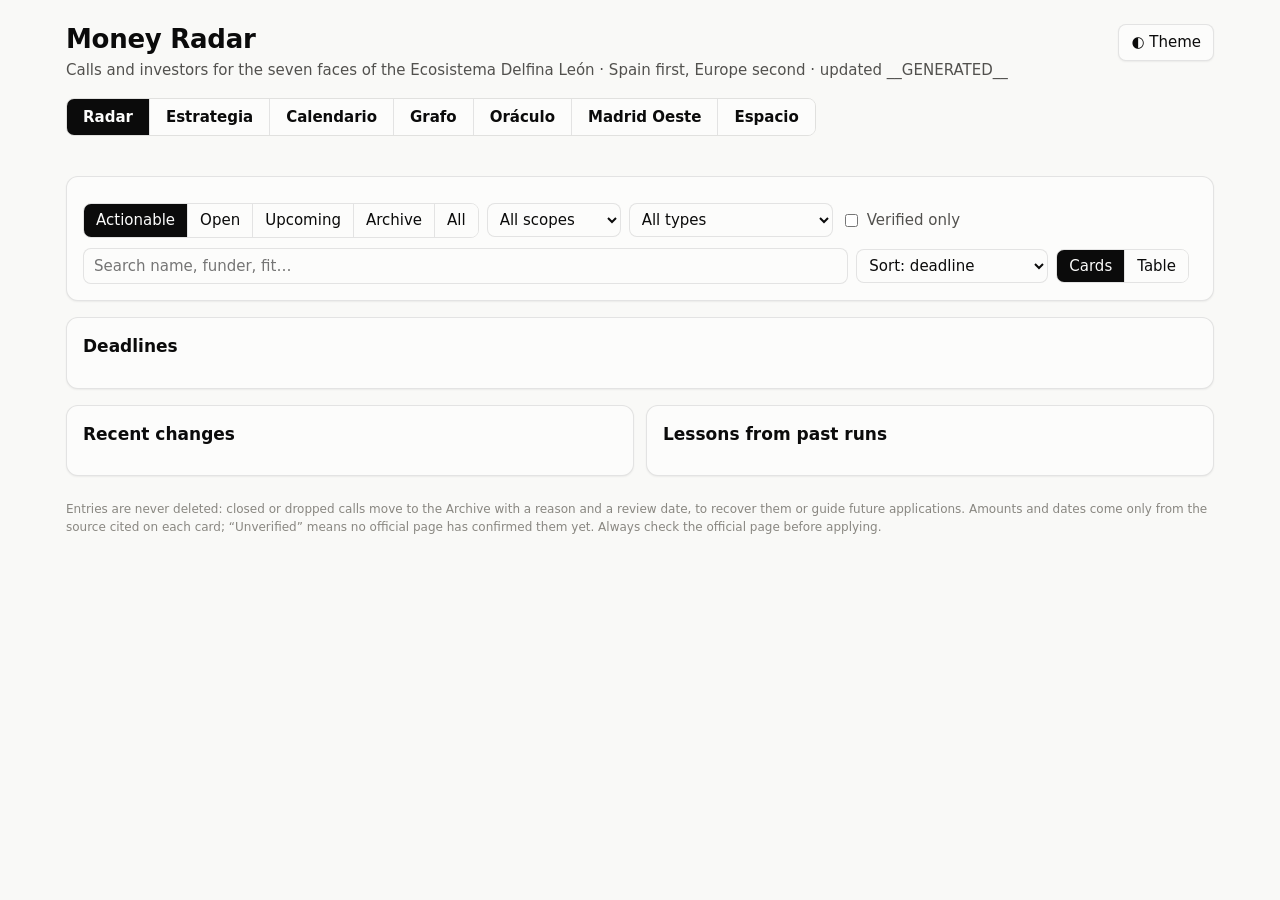
==== commit e6d9ade5: "BranchOut and SEMF projects, El Gran DaKo face, readable 3D labels Co-Authored-By: Claude Opus 5.5 (" ====
--- a/dashboard_template.html
+++ b/dashboard_template.html
@@ -4,7 +4,7 @@
 <meta charset="utf-8">
 <meta name="viewport" content="width=device-width, initial-scale=1">
 <title>Money Radar</title>
-<meta name="description" content="Spain/EU funding and investor radar for Cloudy, SEMF, Causality Graphs, BranchOut, Fundación Delfina León and CosmoVentures. Generated __GENERATED__.">
+<meta name="description" content="Spain/EU funding and investor radar for Cloudy, SEMF, Causality Graphs, BranchOut, Fundación Delfina León, CosmoVentures and El Gran DaKo. Generated __GENERATED__.">
 <style>
 :root {
   color-scheme: light;
@@ -24,6 +24,7 @@
   --line-branchout: #eda100;
   --line-delfina: #e87ba4;
   --line-cosmo: #a23fb3;
+  --line-dako: #c4314b;
   --world-sphere: #4a3aa7;
   --world-funder: #008300;
   --good: #0ca30c;
@@ -39,7 +40,7 @@
     --ink: #ffffff; --ink-2: #c3c2b7; --muted: #898781;
     --grid: #2c2c2a; --axis: #383835; --border: rgba(255,255,255,0.10);
     --accent: #3987e5;
-    --line-cloudy: #3987e5; --line-semf: #d95926; --line-causality: #199e70; --line-branchout: #c98500; --line-delfina: #d55181; --line-cosmo: #c062d1; --world-sphere: #9085e9; --world-funder: #0ca30c;
+    --line-cloudy: #3987e5; --line-semf: #d95926; --line-causality: #199e70; --line-branchout: #c98500; --line-delfina: #d55181; --line-cosmo: #c062d1; --line-dako: #e2566d; --world-sphere: #9085e9; --world-funder: #0ca30c;
     --good-ink: #0ca30c; --shadow: none;
   }
 }
@@ -49,7 +50,7 @@
   --ink: #ffffff; --ink-2: #c3c2b7; --muted: #898781;
   --grid: #2c2c2a; --axis: #383835; --border: rgba(255,255,255,0.10);
   --accent: #3987e5;
-  --line-cloudy: #3987e5; --line-semf: #d95926; --line-causality: #199e70; --line-branchout: #c98500; --line-delfina: #d55181; --line-cosmo: #c062d1;
+  --line-cloudy: #3987e5; --line-semf: #d95926; --line-causality: #199e70; --line-branchout: #c98500; --line-delfina: #d55181; --line-cosmo: #c062d1; --line-dako: #e2566d;
   --world-sphere: #9085e9; --world-funder: #0ca30c;
   --good-ink: #0ca30c; --shadow: none;
 }
@@ -383,7 +384,7 @@
   <header class="top">
     <div>
       <h1>Money Radar</h1>
-      <p class="sub">Calls and investors for the six faces of the Ecosistema Delfina León · Spain first, Europe second · updated __GENERATED__</p>
+      <p class="sub">Calls and investors for the seven faces of the Ecosistema Delfina León · Spain first, Europe second · updated __GENERATED__</p>
     </div>
     <button class="btn" id="theme" type="button" aria-label="Toggle colour theme">◐ Theme</button>
   </header>
@@ -497,7 +498,7 @@
 
   <div class="view" id="view-graph" hidden>
     <section class="panel section-gap"><h2>Grafo del ecosistema</h2>
-      <p class="small">Un solo grafo en tres vistas (Red, 3D y Columnas): factores de contexto, socios, figuras legales, caras, el mundo exterior (el diamante: un octaedro con las seis esferas (Política, Bancos, Arte, Ciencia, Tecnología, Sociedad) en los vértices y la Fundación en el centro, y los financiadores), productos, hitos y convocatorias (ships). Las flechas van de causa a efecto y el grosor es el peso (0–1, juicio de planificación). Línea continua = existe; discontinua = por crear. La Red y el 3D son el mismo grafo vivo: arrastra nodos, haz zoom con la rueda o pellizcando, pasa el ratón para iluminar sus vecinos y pulsa un nodo para ver su ficha; el botón 3D/2D cambia de dimensión sin perder la selección, los filtros ni el recorrido, y ⛶ lo abre a pantalla completa. El diamante envuelve al ecosistema: en 3D es el octaedro y en 2D, visto desde arriba, un hexágono; sus aristas violetas son la figura, no causas. Los financiadores y las convocatorias quedan fuera.</p>
+      <p class="small">Un solo grafo en tres vistas (Red, 3D y Columnas): factores de contexto, socios, figuras legales, caras, el mundo exterior (el diamante: un octaedro con las seis esferas (Política, Bancos, Arte, Ciencia, Tecnología, Sociedad) en los vértices y la Fundación en el centro, y los financiadores), productos, hitos y convocatorias (ships). Las flechas van de causa a efecto y el grosor es el peso (0–1, juicio de planificación). Línea continua = existe; discontinua = por crear. La Red y el 3D son el mismo grafo vivo: arrastra nodos, haz zoom con la rueda o pellizcando, pasa el ratón para iluminar sus vecinos y pulsa un nodo para ver su ficha. El selector Red | 3D | Columnas es el único cambio de vista: pasar de la Red al 3D no pierde la selección, los filtros ni el recorrido. ⛶ abre la Red a pantalla completa; allí, donde el selector no se ve, el botón 3D de la propia vista hace lo mismo y el selector lo recuerda. El diamante envuelve al ecosistema: las esferas van por parejas en los extremos de tres ejes ortogonales (Tecnología–Sociedad vertical: mercado ↔ bien común; Bancos–Ciencia horizontal: capital ↔ conocimiento; Política–Arte en profundidad: administración ↔ cultura); en 3D es el octaedro y en 2D, en vista isométrica, un hexágono; sus aristas violetas son la figura, no causas. El grafo se dibuja igual que sin diamante y el octaedro regular se coloca a su alrededor, con las seis esferas en los extremos; cada financiador queda entre el grafo y su esfera.</p>
       <div class="cal-head"><div class="seg" id="gmode-seg" role="group" aria-label="Vista del grafo">
         <button type="button" data-v="net" aria-pressed="true">Red</button>
         <button type="button" data-v="3d" aria-pressed="false">3D</button>
@@ -1317,32 +1318,39 @@
   }
 
   // ---- graph views: Red (2D) and 3D are one component (grafo_red.js) sharing selection, route and filters;
-  // Columnas is the causal column layout.
+  // Columnas is the causal column layout. ONE source of truth for the view: GMODE (net | 3d | 2d), stored per viewer
+  // as "gmode" and changed only through setGraphMode: the "Red | 3D | Columnas" control, the Red's own 3D button
+  // (shown only in full screen, where this control is out of sight: it asks setGraphMode via onDimRequest), the
+  // oracle's view.mode and its local intents. onDim reports the dimension the Red actually reached (e.g. back to 2D
+  // when the 3D library fails to load), so the control never disagrees with the view.
   let NET = null, GMODE = "net";
   function netView() {
     if (!NET && window.GrafoRed && window.ForceGraph) {
-      NET = GrafoRed.mount(document.getElementById("graph-net"), { faces: PLAN.faces,
+      NET = GrafoRed.mount(document.getElementById("graph-net"), { faces: PLAN.faces, dimButton: "full",
         onOpenCall: (id) => { showTab("radar"); focusCard(id); },
-        onDim: (d) => { if (GMODE !== "2d") { GMODE = d === 3 ? "3d" : "net"; markMode(); store.set("gmode", GMODE); } } });
+        onDimRequest: (d) => setGraphMode(d === 3 ? "3d" : "net"),
+        onDim: (d) => { const m = d === 3 ? "3d" : "net"; if (GMODE !== "2d" && m !== GMODE) { GMODE = m; markMode(); } } });
       NET.setData(graphOf());
     }
     return NET;
   }
-  function markMode() { document.querySelectorAll("#gmode-seg button").forEach((b) => b.setAttribute("aria-pressed", String(b.dataset.v === GMODE))); }
-  function setGraphMode(m) {
+  function markMode() {  // every control and the note follow GMODE; the preference is stored here only
+    document.querySelectorAll("#gmode-seg button").forEach((b) => b.setAttribute("aria-pressed", String(b.dataset.v === GMODE)));
+    const fs = " ⛶ abre la pantalla completa, con su propio botón 3D/2D.";
+    document.getElementById("graph-3d").textContent = GMODE === "2d" ? "Columnas de causa a efecto; pasa el ratón por un nodo para ver sus relaciones."
+      : GMODE === "3d" ? (WORLD ? "En 3D el octaedro envuelve el ecosistema." : "En 3D, sin el diamante.") + " Arrastra para orbitar, rueda para acercarte." + fs
+      : "Red en 2D: arrastra nodos, rueda para acercarte, pulsa uno para ver su ficha." + fs;
+    store.set("gmode", GMODE);
+  }
+  function setGraphMode(m) {  // returns a promise: resolved once the Red is in the requested dimension
     if (!["net", "2d", "3d"].includes(m)) m = "net";
     if (m !== "2d" && !window.ForceGraph) m = "2d";  // library missing: fall back to the columns
     GMODE = m;
     document.getElementById("graph-net").hidden = m === "2d";
     document.getElementById("graph-2d").hidden = m !== "2d";
     markMode();
-    const note = document.getElementById("graph-3d");
-    if (m !== "2d") {
-      netView();
-      if (NET) { NET.dim(m === "3d" ? 3 : 2); NET.resize(); }
-      note.textContent = m === "3d" ? (WORLD ? "En 3D el diamante es un octaedro con el ecosistema dentro. Arrastra para orbitar, rueda para acercarte." : "En 3D, sin el diamante. Arrastra para orbitar, rueda para acercarte.") : "";
-    } else note.textContent = "Columnas de causa a efecto; pasa el ratón por un nodo para ver sus relaciones.";
-    store.set("gmode", m);
+    if (m !== "2d" && netView()) { NET.resize(); return NET.dim(m === "3d" ? 3 : 2); }
+    return Promise.resolve(true);
   }
   document.getElementById("gmode-seg").addEventListener("click", (e) => { const b = e.target.closest("button"); if (b && !b.disabled) setGraphMode(b.dataset.v); });
 
@@ -1419,7 +1427,7 @@
   // Oráculo por voz: panel compartido (oracle_dock.js) + adaptador de esta página.
   // Solo aparece con oracle_server.py en local; en Pages no hay API.
   // =====================================================================
-  const FACE_NODE = { cloudy: "f_cloudy", semf: "f_semf", causality: "f_cg", branchout: "f_bo", delfina: "e_fund", cosmo: "f_cosmo" };
+  const FACE_NODE = { cloudy: "f_cloudy", semf: "f_semf", causality: "f_cg", branchout: "f_bo", delfina: "e_fund", cosmo: "f_cosmo", dako: "f_dako" };
   const $ = (id) => document.getElementById(id);
   const currentTab = () => (["radar", "strategy", "calendar", "graph", "oracle", "west", "repo"].find((v) => !$("view-" + v).hidden)) || "radar";
   let FOCUS = null;
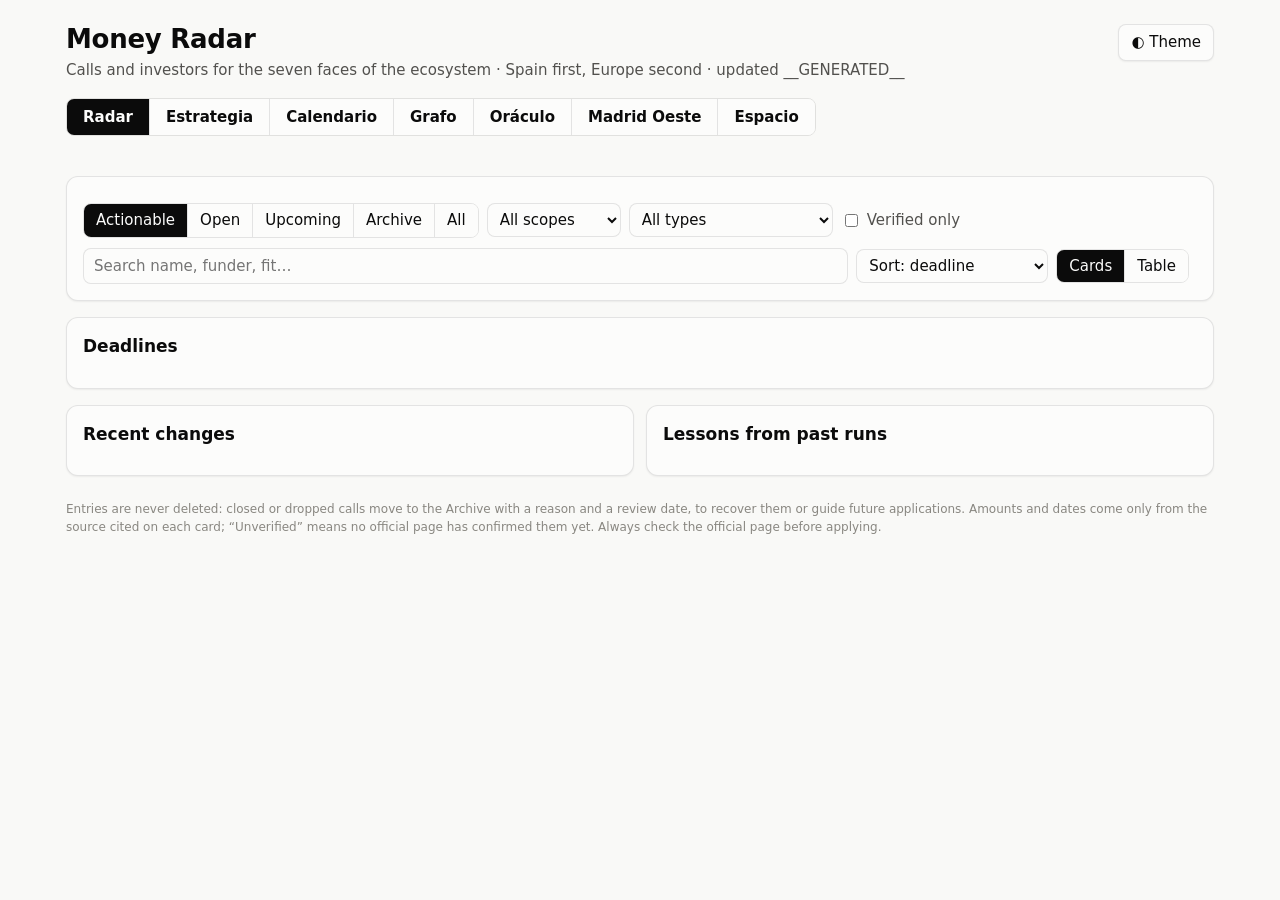
==== commit 31751472: "Foundation without a name; add Fundacion Weber (causal training for clinicians) and the D+D+D associ" ====
--- a/dashboard_template.html
+++ b/dashboard_template.html
@@ -4,7 +4,7 @@
 <meta charset="utf-8">
 <meta name="viewport" content="width=device-width, initial-scale=1">
 <title>Money Radar</title>
-<meta name="description" content="Spain/EU funding and investor radar for Cloudy, SEMF, Causality Graphs, BranchOut, Fundación Delfina León, CosmoVentures and El Gran DaKo. Generated __GENERATED__.">
+<meta name="description" content="Spain/EU funding and investor radar for Cloudy, SEMF, Causality Graphs, BranchOut, the umbrella foundation, CosmoVentures and El Gran DaKo. Generated __GENERATED__.">
 <style>
 :root {
   color-scheme: light;
@@ -384,7 +384,7 @@
   <header class="top">
     <div>
       <h1>Money Radar</h1>
-      <p class="sub">Calls and investors for the seven faces of the Ecosistema Delfina León · Spain first, Europe second · updated __GENERATED__</p>
+      <p class="sub">Calls and investors for the seven faces of the ecosystem · Spain first, Europe second · updated __GENERATED__</p>
     </div>
     <button class="btn" id="theme" type="button" aria-label="Toggle colour theme">◐ Theme</button>
   </header>
